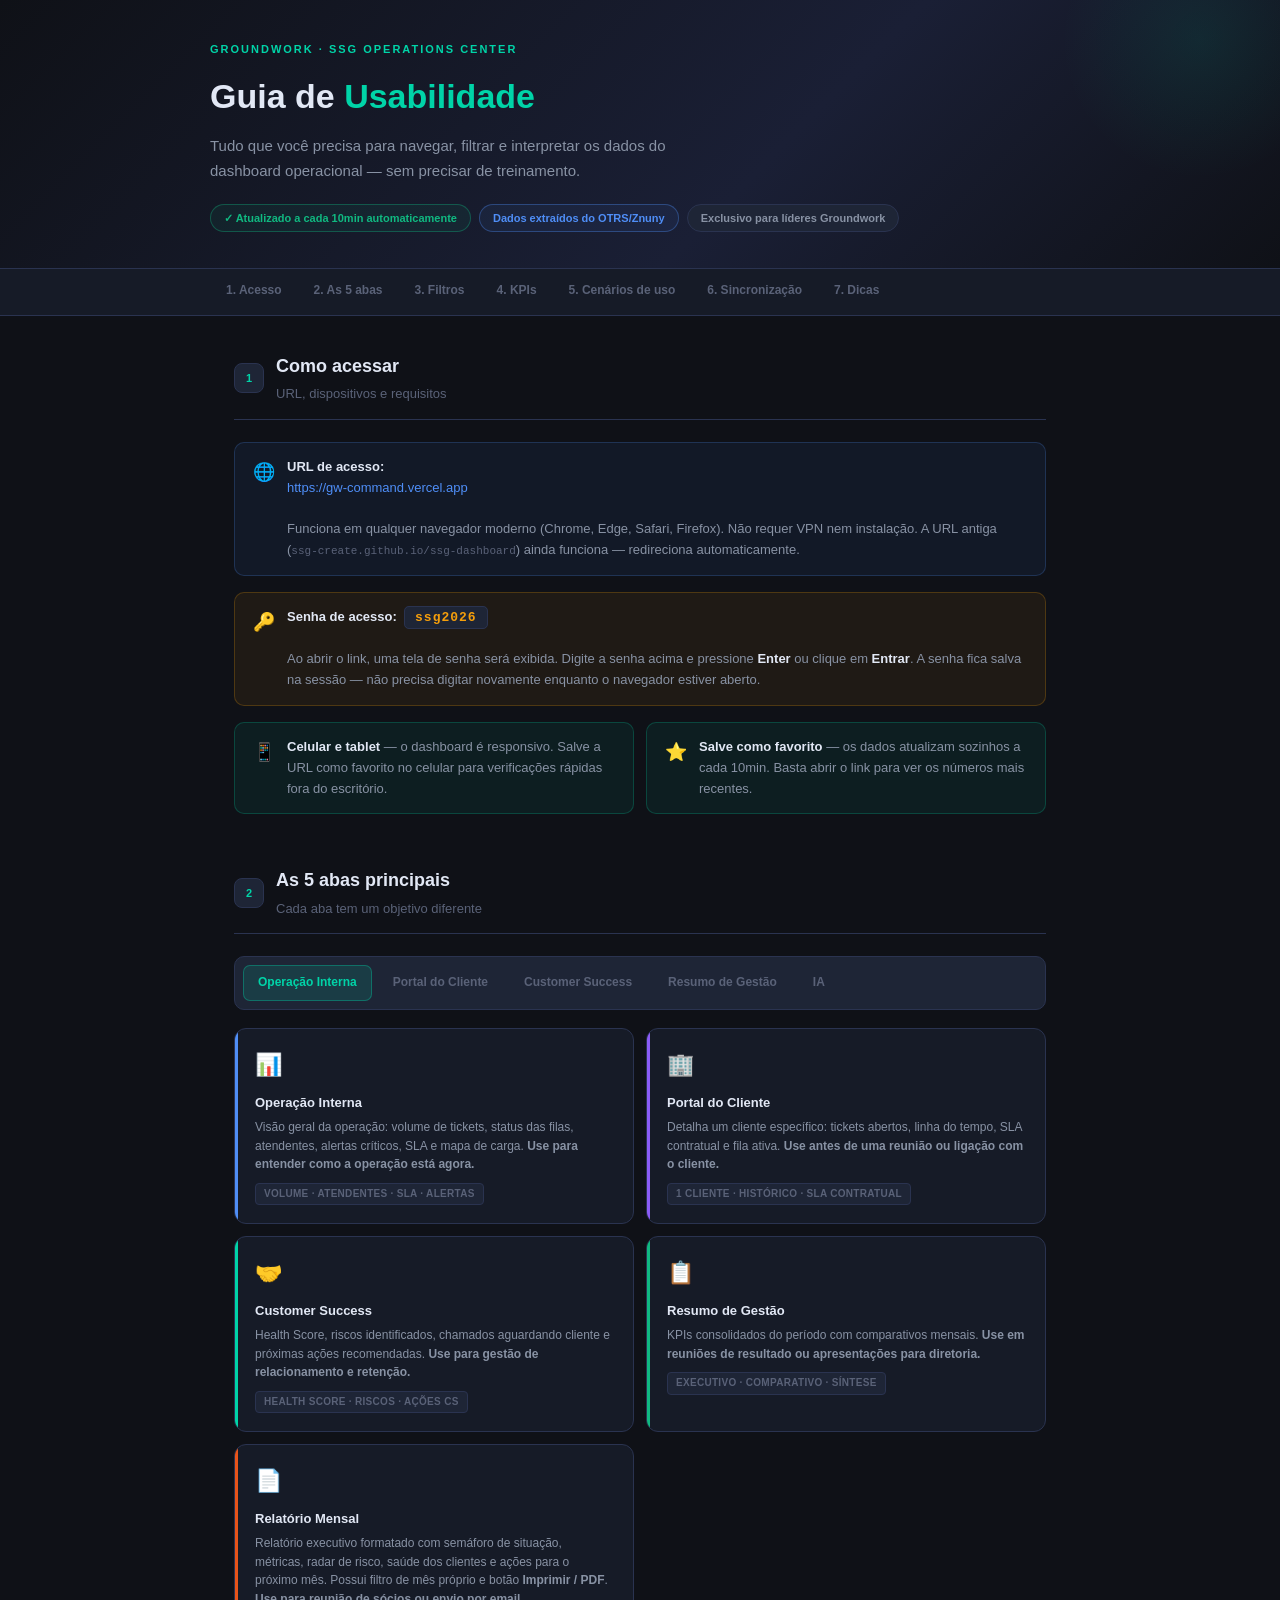
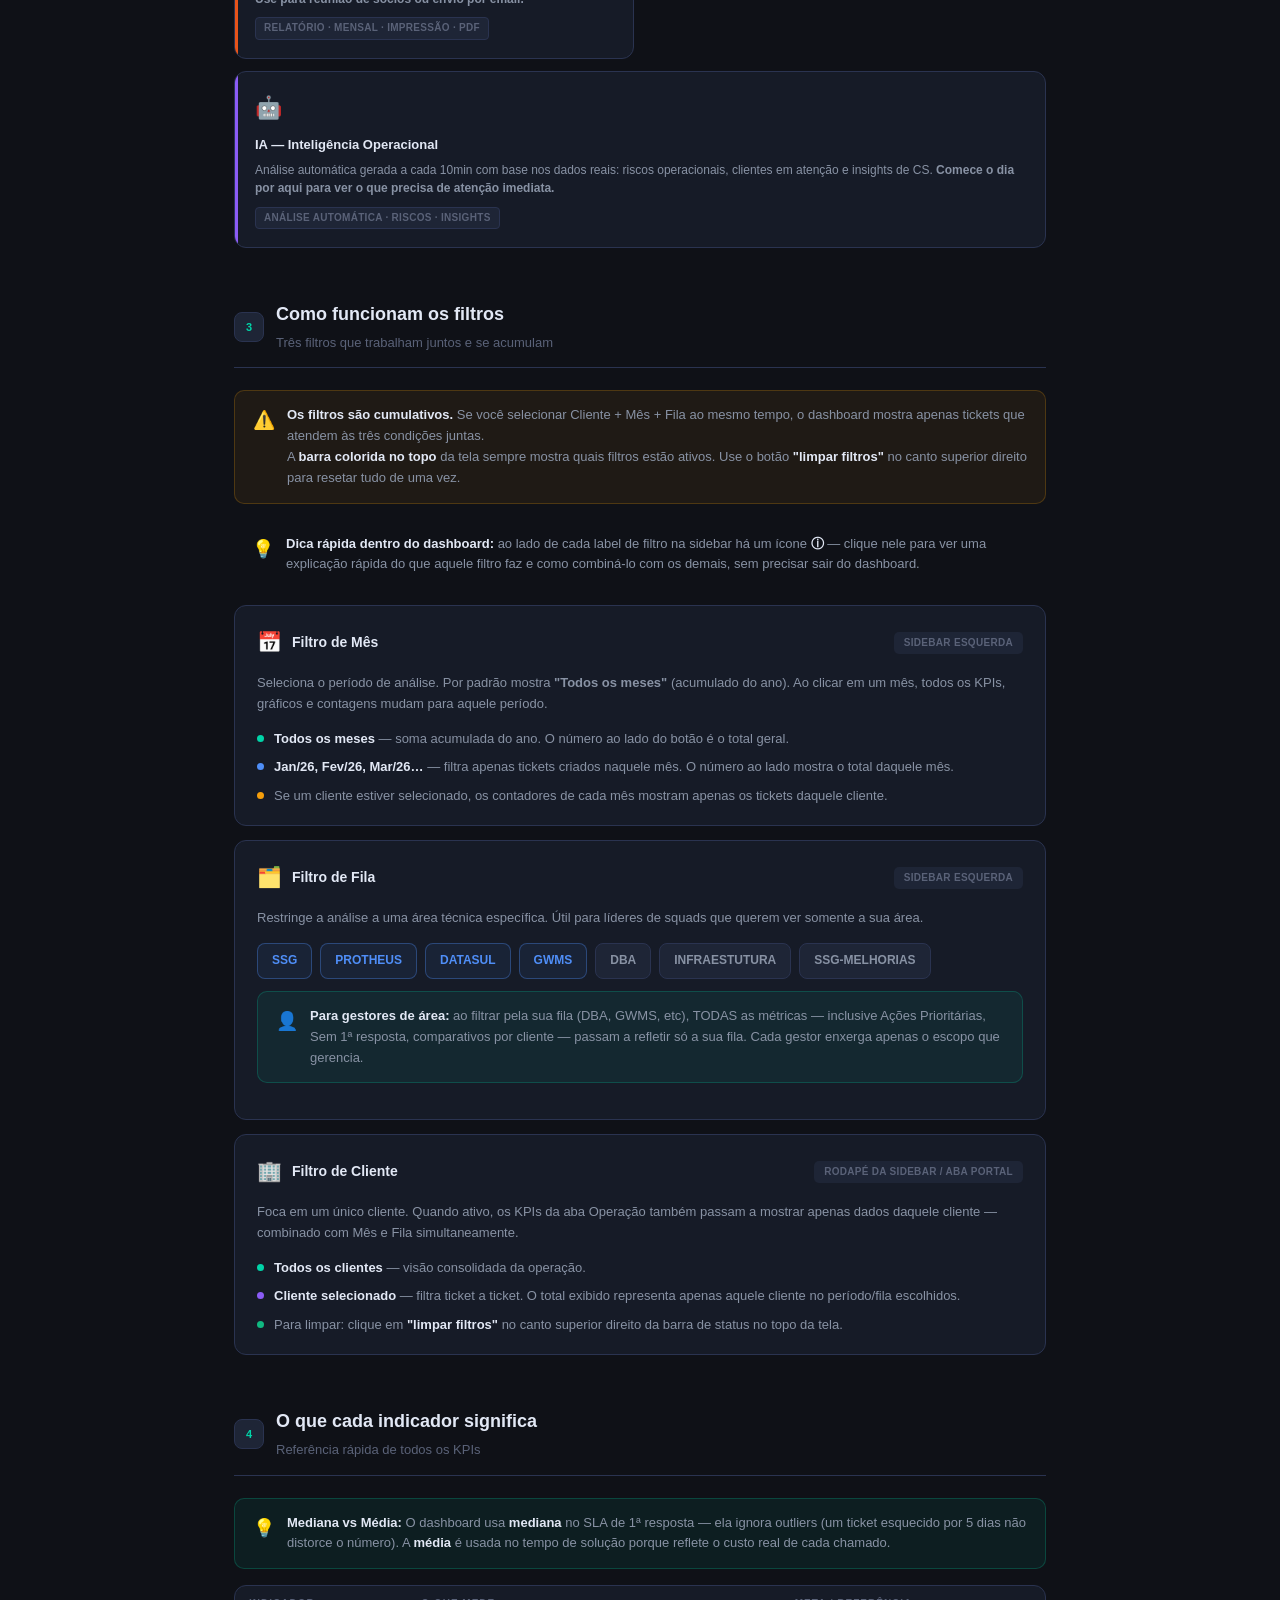
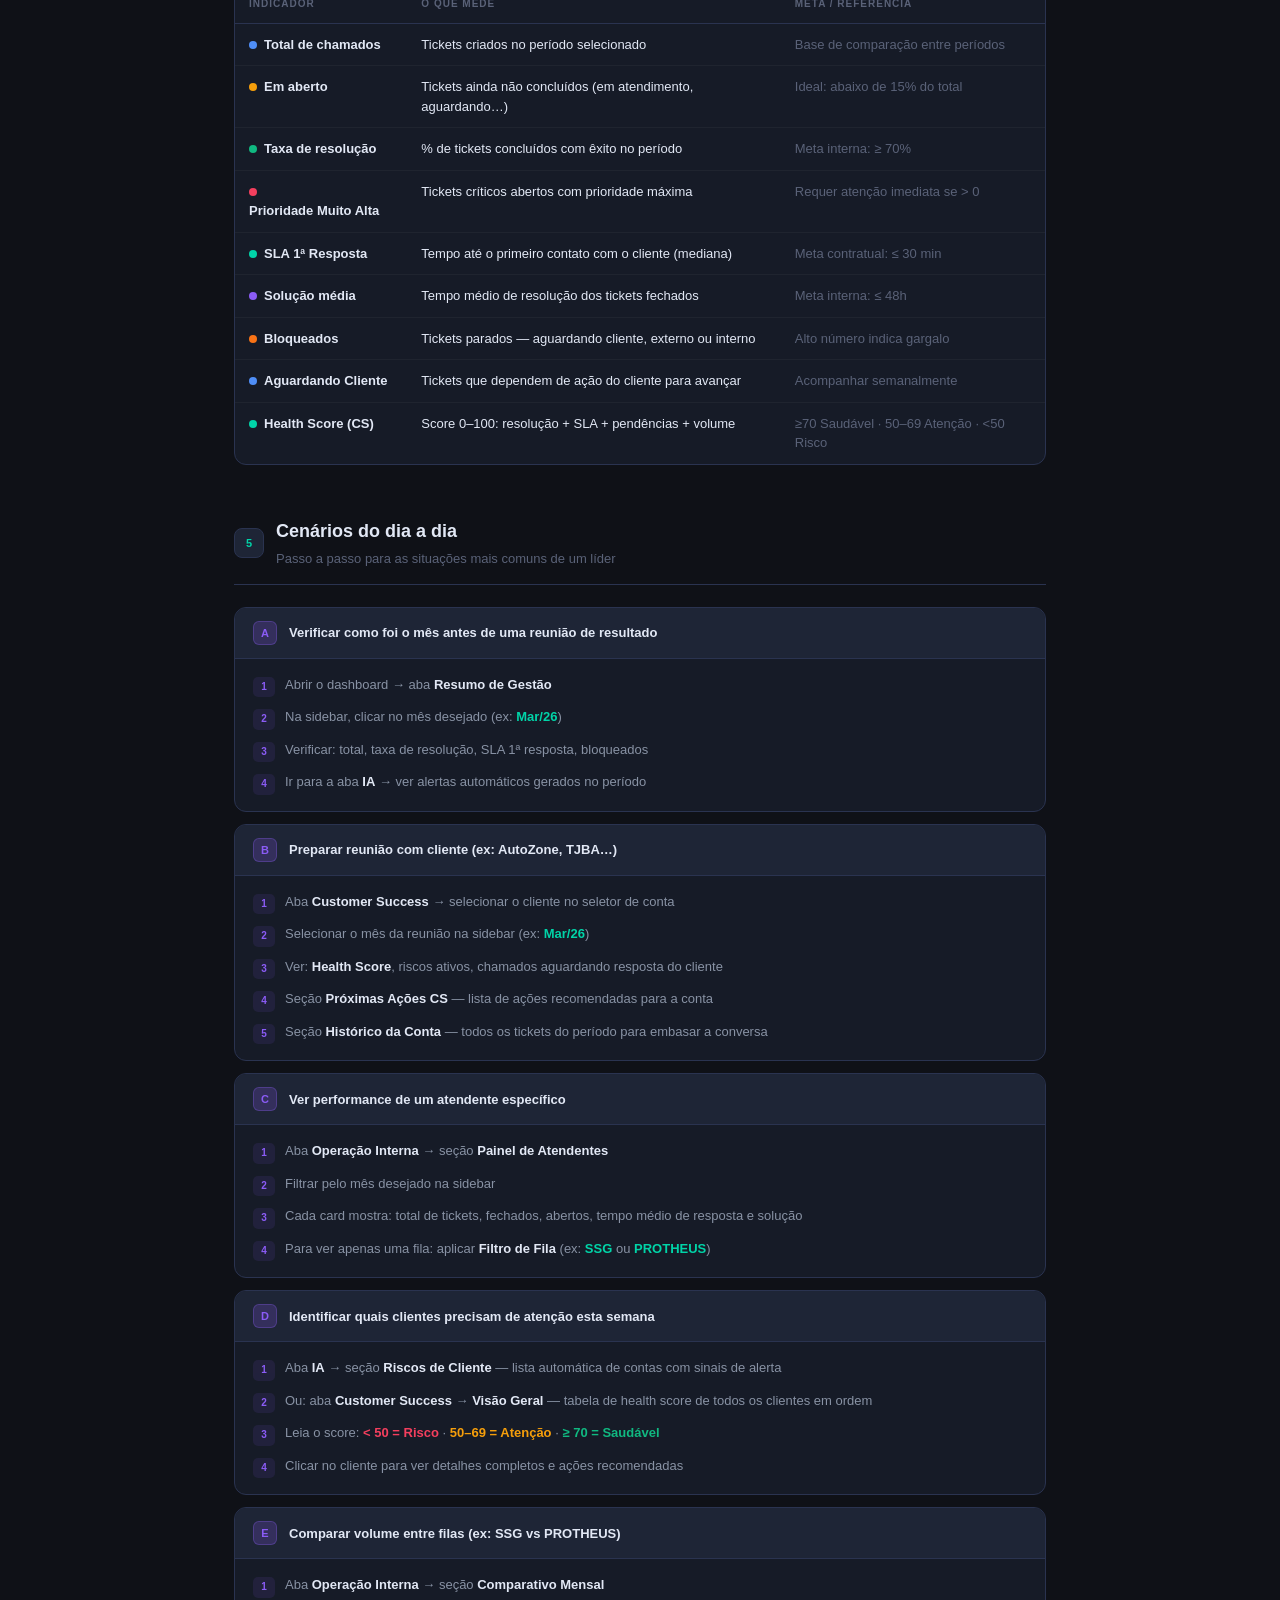
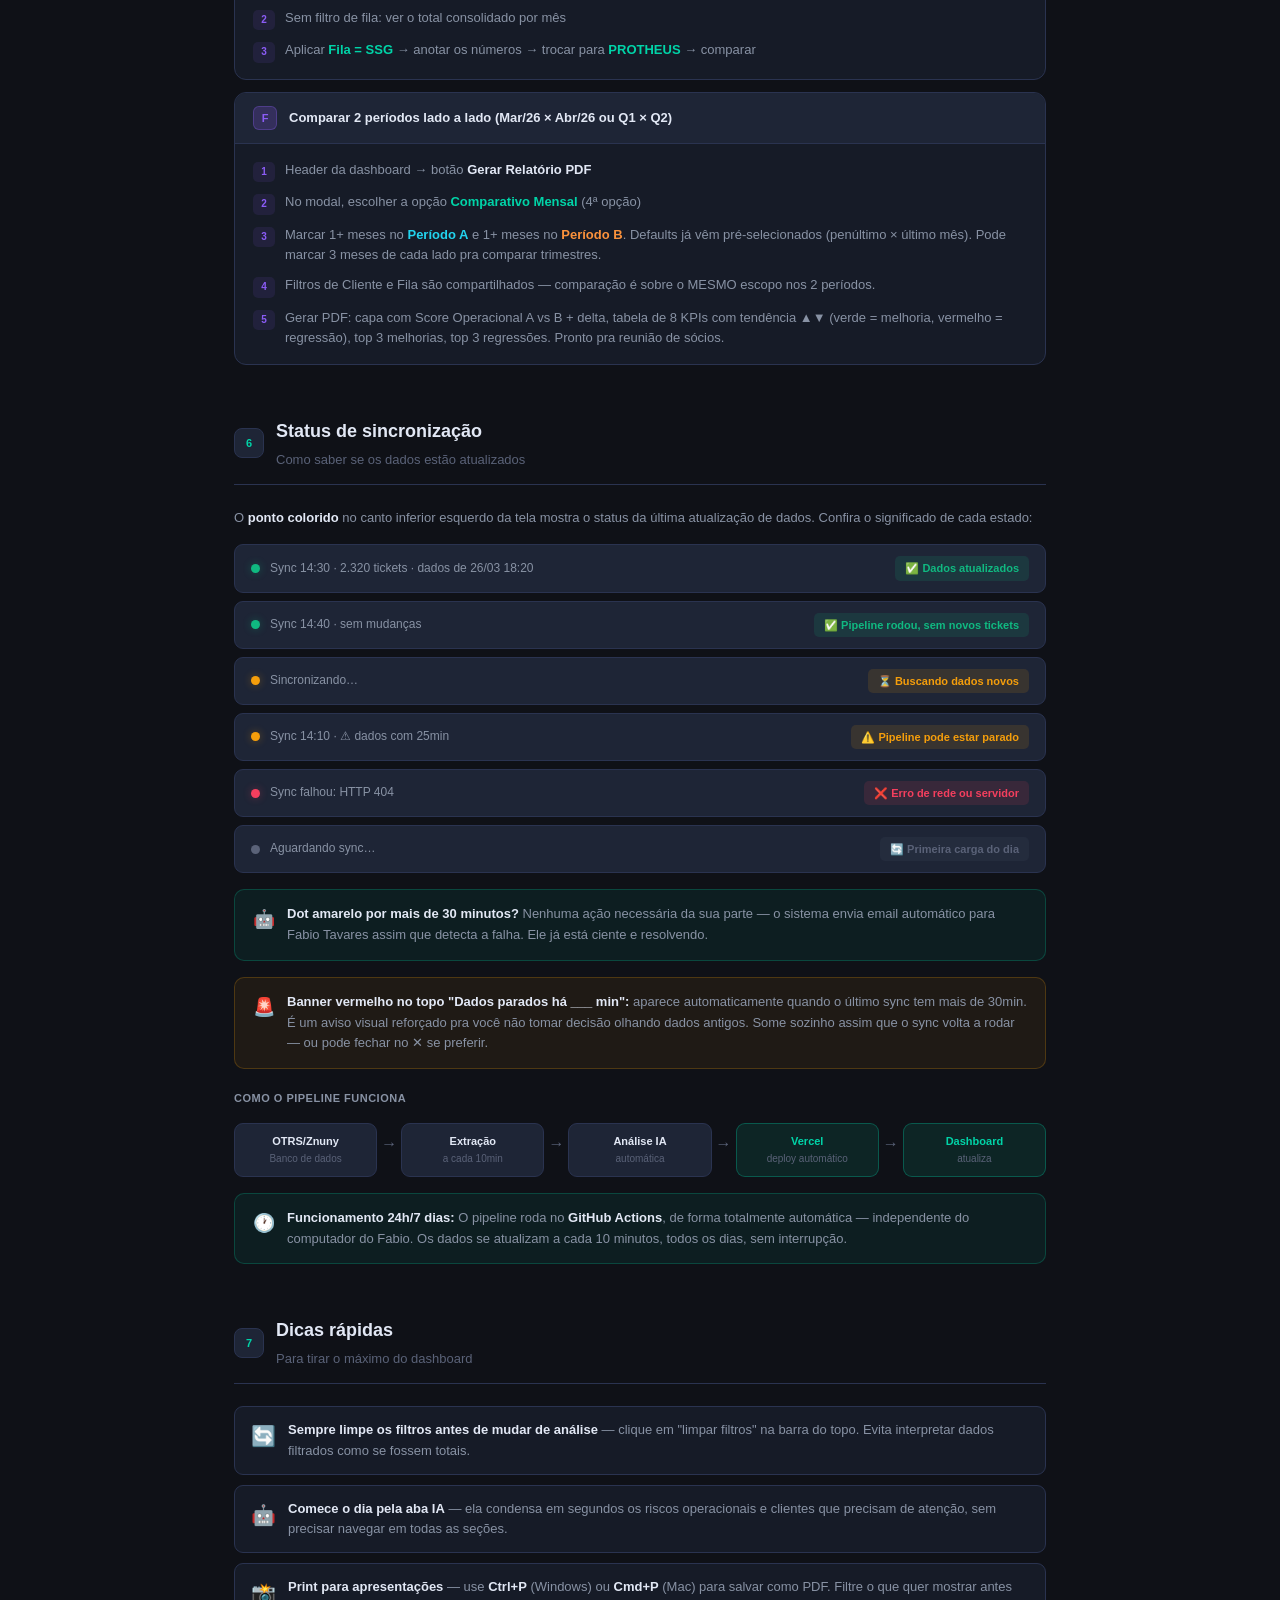
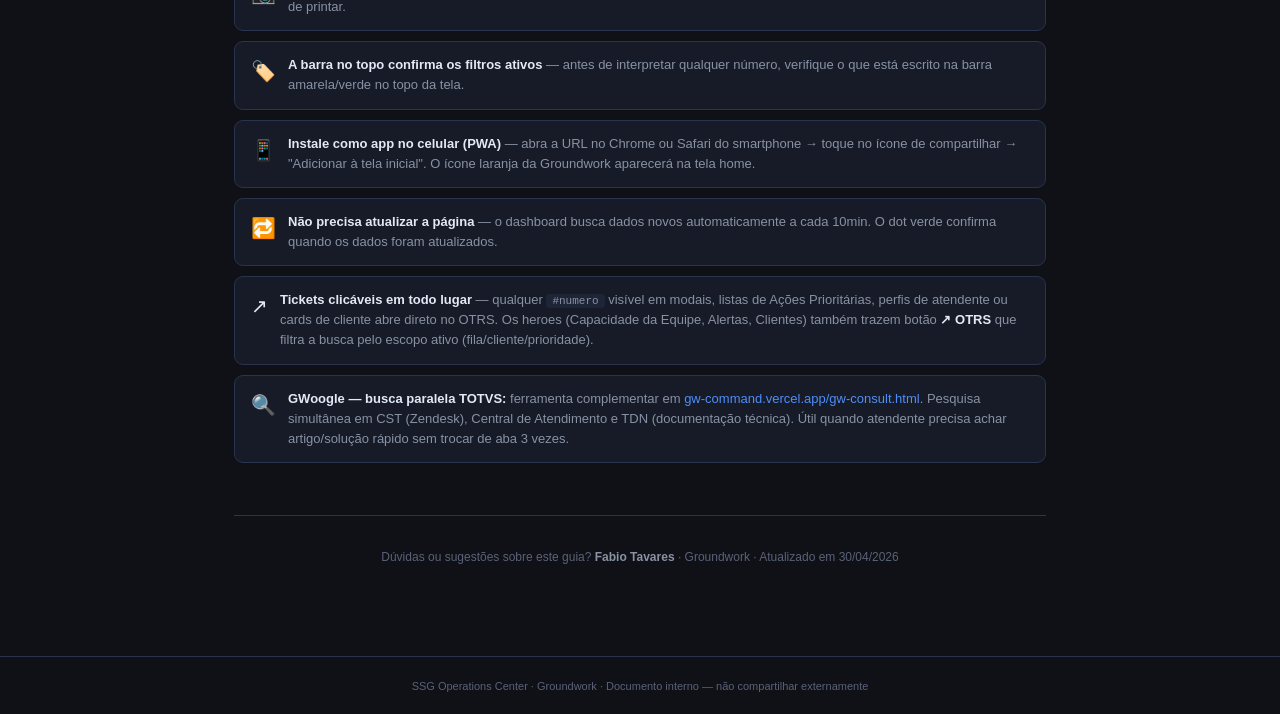
==== guia.html @ 7e4dceb5 "docs: adicionar guia.html atualizado pra acesso publico Migra GUIA_SSG_Dashboard.html da pasta local" ====
<!DOCTYPE html>
<html lang="pt-BR">
<head>
<meta charset="UTF-8">
<meta name="viewport" content="width=device-width, initial-scale=1.0">
<title>Guia de Uso — SSG Operations Center</title>
<style>
:root{
  --bg:#0f1117;--bg2:#161b27;--bg3:#1e2536;--bg4:#242c3d;
  --border:#2a3350;--text:#e2e8f5;--sub:#8892a4;--muted:#5a6278;
  --blue:#4f8ef7;--teal:#00d4a8;--ok:#10b981;--warn:#f59e0b;
  --danger:#f43f5e;--purple:#8b5cf6;--orange:#f97316;
  --radius:12px; --gap:16px;
}
*{box-sizing:border-box;margin:0;padding:0}
body{background:var(--bg);color:var(--text);font-family:-apple-system,BlinkMacSystemFont,'Segoe UI',sans-serif;font-size:15px;line-height:1.65}
a{color:var(--blue);text-decoration:none}
a:hover{text-decoration:underline}

/* ── HOMOLOGATION BANNER ── */
.hom-banner{
  background:repeating-linear-gradient(135deg,rgba(245,158,11,.08) 0px,rgba(245,158,11,.08) 10px,transparent 10px,transparent 20px);
  border-bottom:2px solid var(--warn);
  padding:14px 24px;
  display:flex;align-items:center;gap:14px;flex-wrap:wrap;
}
.hom-icon{font-size:20px;flex-shrink:0}
.hom-text{flex:1;min-width:200px}
.hom-title{font-size:13px;font-weight:800;color:var(--warn);letter-spacing:.5px;text-transform:uppercase}
.hom-desc{font-size:12px;color:var(--sub);margin-top:2px}
.hom-badge{background:rgba(245,158,11,.15);border:1px solid rgba(245,158,11,.4);border-radius:6px;padding:4px 12px;font-size:11px;font-weight:700;color:var(--warn);white-space:nowrap;flex-shrink:0}

/* ── HERO ── */
.hero{
  background:linear-gradient(135deg,#0f1117 0%,#1a1f35 60%,#0f1117 100%);
  border-bottom:1px solid var(--border);
  padding:40px 24px 36px;
  position:relative;overflow:hidden;
}
.hero::after{
  content:'';position:absolute;top:-100px;right:-60px;width:280px;height:280px;border-radius:50%;
  background:radial-gradient(circle,rgba(0,212,168,.09) 0%,transparent 70%);pointer-events:none;
}
.hero-inner{max-width:860px;margin:0 auto;position:relative;z-index:1}
.hero-eye{font-size:11px;font-weight:700;letter-spacing:2px;color:var(--teal);text-transform:uppercase;margin-bottom:10px}
.hero-title{font-size:clamp(24px,5vw,34px);font-weight:800;margin-bottom:10px}
.hero-title span{color:var(--teal)}
.hero-sub{color:var(--sub);font-size:15px;max-width:520px;margin-bottom:20px}
.hero-chips{display:flex;gap:8px;flex-wrap:wrap}
.chip{background:var(--bg3);border:1px solid var(--border);border-radius:20px;padding:4px 13px;font-size:11px;font-weight:600;color:var(--sub)}
.chip.green{border-color:rgba(16,185,129,.35);color:var(--ok);background:rgba(16,185,129,.07)}
.chip.blue{border-color:rgba(79,142,247,.35);color:var(--blue);background:rgba(79,142,247,.07)}

/* ── NAV ÍNDICE ── */
.toc{background:var(--bg2);border-bottom:1px solid var(--border);padding:0 24px;overflow-x:auto;white-space:nowrap}
.toc-inner{max-width:860px;margin:0 auto;display:flex;gap:0}
.toc-a{display:inline-block;padding:12px 16px;font-size:12px;font-weight:600;color:var(--muted);border-bottom:2px solid transparent;transition:all .15s;cursor:pointer;text-decoration:none}
.toc-a:hover{color:var(--text);border-color:var(--teal)}

/* ── LAYOUT ── */
.wrap{max-width:860px;margin:0 auto;padding:36px 24px 80px}

/* ── SECTION ── */
.sec{margin-bottom:52px;scroll-margin-top:56px}
.sec-hdr{display:flex;align-items:center;gap:12px;margin-bottom:22px;padding-bottom:14px;border-bottom:1px solid var(--border)}
.sec-num{width:30px;height:30px;border-radius:8px;background:var(--bg3);border:1px solid var(--border);display:flex;align-items:center;justify-content:center;font-size:11px;font-weight:800;color:var(--teal);flex-shrink:0}
.sec-ttl{font-size:18px;font-weight:700}
.sec-sub{font-size:13px;color:var(--muted);margin-top:2px}

/* ── CALLOUT ── */
.callout{border-radius:10px;padding:14px 18px;margin-bottom:16px;display:flex;gap:12px;align-items:flex-start}
.callout.tip{background:rgba(0,212,168,.07);border:1px solid rgba(0,212,168,.22)}
.callout.warn{background:rgba(245,158,11,.07);border:1px solid rgba(245,158,11,.22)}
.callout.info{background:rgba(79,142,247,.07);border:1px solid rgba(79,142,247,.22)}
.callout.danger{background:rgba(244,63,94,.07);border:1px solid rgba(244,63,94,.22)}
.callout-ico{font-size:18px;flex-shrink:0;padding-top:1px}
.callout-body{font-size:13px;color:var(--sub);line-height:1.6}
.callout-body strong{color:var(--text)}

/* ── GRID ── */
.grid{display:grid;gap:12px}
.g2{grid-template-columns:1fr 1fr}
.g3{grid-template-columns:1fr 1fr 1fr}
@media(max-width:580px){.g2,.g3{grid-template-columns:1fr}}
@media(max-width:760px){.g3{grid-template-columns:1fr 1fr}}

/* ── CARD ── */
.card{background:var(--bg2);border:1px solid var(--border);border-radius:var(--radius);padding:18px 20px;position:relative;overflow:hidden}
.card-bar{position:absolute;top:0;left:0;width:3px;height:100%;border-radius:3px 0 0 3px}
.c-ico{font-size:22px;margin-bottom:8px}
.c-name{font-size:13px;font-weight:700;margin-bottom:5px}
.c-desc{font-size:12px;color:var(--sub);line-height:1.55}
.c-tag{display:inline-block;background:var(--bg3);border:1px solid var(--border);border-radius:4px;padding:2px 8px;font-size:10px;font-weight:600;color:var(--muted);margin-top:9px;letter-spacing:.3px}

/* ── TAB VISUAL ── */
.tabs-vis{display:flex;gap:6px;flex-wrap:wrap;background:var(--bg3);border:1px solid var(--border);border-radius:10px;padding:8px;margin-bottom:18px}
.tab-v{padding:7px 14px;border-radius:7px;font-size:12px;font-weight:700;color:var(--muted);cursor:default;border:1px solid transparent;transition:all .15s}
.tab-v.on{background:rgba(0,212,168,.13);border-color:rgba(0,212,168,.35);color:var(--teal)}

/* ── FILTRO BOX ── */
.fbox{background:var(--bg2);border:1px solid var(--border);border-radius:var(--radius);padding:20px 22px;margin-bottom:14px}
.fbox-hdr{display:flex;align-items:center;gap:10px;margin-bottom:14px}
.fbox-ico{font-size:20px}
.fbox-name{font-size:14px;font-weight:700}
.fbox-where{font-size:10px;font-weight:700;color:var(--muted);background:var(--bg3);border-radius:5px;padding:3px 10px;margin-left:auto;letter-spacing:.3px;text-transform:uppercase}
.fbox-desc{font-size:13px;color:var(--sub);margin-bottom:14px;line-height:1.6}
.flist{display:flex;flex-direction:column;gap:9px}
.fi{display:flex;align-items:flex-start;gap:10px}
.fi-dot{width:7px;height:7px;border-radius:50%;flex-shrink:0;margin-top:6px}
.fi-t{font-size:13px;color:var(--sub);line-height:1.5}
.fi-t strong{color:var(--text)}

/* ── FLOW VISUAL ── */
.flow{display:flex;align-items:center;gap:0;flex-wrap:wrap;margin:16px 0}
.flow-step{display:flex;flex-direction:column;align-items:center;gap:4px;flex:1;min-width:80px}
.flow-box{background:var(--bg3);border:1px solid var(--border);border-radius:9px;padding:10px 14px;text-align:center;width:100%;font-size:11px;font-weight:700;color:var(--text);line-height:1.4}
.flow-box span{display:block;font-size:10px;color:var(--muted);font-weight:400;margin-top:2px}
.flow-box.hi{background:rgba(0,212,168,.1);border-color:rgba(0,212,168,.3);color:var(--teal)}
.flow-arrow{color:var(--muted);font-size:16px;padding:0 4px;flex-shrink:0;margin-top:-12px}
@media(max-width:500px){.flow{flex-direction:column;align-items:flex-start}.flow-arrow{transform:rotate(90deg);margin:0 auto}}

/* ── KPI TABLE ── */
.ktbl{width:100%;border-collapse:collapse}
.ktbl th{text-align:left;font-size:10px;font-weight:700;letter-spacing:1px;text-transform:uppercase;color:var(--muted);padding:10px 14px;border-bottom:1px solid var(--border)}
.ktbl td{padding:11px 14px;border-bottom:1px solid rgba(255,255,255,.04);font-size:13px;vertical-align:top;line-height:1.5}
.ktbl tr:last-child td{border-bottom:none}
.ktbl tr:hover td{background:rgba(255,255,255,.02)}
.kn{font-weight:700;color:var(--text);white-space:nowrap}
.kdot{display:inline-block;width:8px;height:8px;border-radius:50%;margin-right:7px;flex-shrink:0}
.kmeta{font-size:11px;color:var(--muted)}

/* ── SCENARIO ── */
.scene{background:var(--bg2);border:1px solid var(--border);border-radius:var(--radius);overflow:hidden;margin-bottom:12px}
.scene-hdr{display:flex;align-items:center;gap:12px;padding:13px 18px;background:var(--bg3);border-bottom:1px solid var(--border)}
.scene-letter{width:24px;height:24px;border-radius:6px;background:rgba(139,92,246,.2);border:1px solid rgba(139,92,246,.3);display:flex;align-items:center;justify-content:center;font-size:11px;font-weight:800;color:var(--purple);flex-shrink:0}
.scene-title{font-size:13px;font-weight:700}
.scene-body{padding:16px 18px}
.steps{display:flex;flex-direction:column;gap:10px}
.step{display:flex;gap:10px;align-items:flex-start}
.step-n{font-size:10px;font-weight:800;color:var(--purple);background:rgba(139,92,246,.1);border-radius:5px;padding:2px 7px;flex-shrink:0;margin-top:2px;min-width:22px;text-align:center}
.step-t{font-size:13px;color:var(--sub);line-height:1.55}
.step-t strong{color:var(--text)}
.step-t .hl{color:var(--teal);font-weight:700}

/* ── SYNC DEMO ── */
.sync-list{display:flex;flex-direction:column;gap:8px;margin-top:14px}
.sync-row{display:flex;align-items:center;gap:10px;background:var(--bg3);border:1px solid var(--border);border-radius:9px;padding:11px 16px;flex-wrap:wrap;gap:10px}
.sdot{width:9px;height:9px;border-radius:50%;flex-shrink:0}
.sdot.g{background:#10b981;box-shadow:0 0 8px #10b98155}
.sdot.y{background:#f59e0b;box-shadow:0 0 8px #f59e0b55}
.sdot.r{background:#f43f5e;box-shadow:0 0 8px #f43f5e55}
.sdot.gr{background:#5a6278}
.slbl{font-size:12px;color:var(--sub);flex:1;min-width:160px}
.smeaning{font-size:11px;font-weight:700;padding:3px 10px;border-radius:5px;white-space:nowrap}
.sm-ok{background:rgba(16,185,129,.12);color:var(--ok)}
.sm-warn{background:rgba(245,158,11,.12);color:var(--warn)}
.sm-danger{background:rgba(244,63,94,.12);color:var(--danger)}
.sm-muted{background:var(--bg4);color:var(--muted)}

/* ── QUEUES ── */
.queue-grid{display:flex;flex-wrap:wrap;gap:8px;margin-top:12px}
.q{background:var(--bg3);border:1px solid var(--border);border-radius:8px;padding:7px 14px;font-size:12px;font-weight:700;color:var(--sub)}
.q.hi{border-color:rgba(79,142,247,.35);color:var(--blue);background:rgba(79,142,247,.07)}

/* ── DICA RÁPIDA ── */
.tip-list{display:flex;flex-direction:column;gap:10px}
.tip-row{display:flex;gap:12px;align-items:flex-start;background:var(--bg2);border:1px solid var(--border);border-radius:9px;padding:13px 16px}
.tip-ico{font-size:20px;flex-shrink:0}
.tip-txt{font-size:13px;color:var(--sub);line-height:1.55}
.tip-txt strong{color:var(--text)}

/* ── FOOTER ── */
footer{border-top:1px solid var(--border);padding:20px 24px;text-align:center;color:var(--muted);font-size:11px}
hr{border:none;border-top:1px solid var(--border);margin:32px 0}

/* PRINT */
@media print{
  .hom-banner{-webkit-print-color-adjust:exact;print-color-adjust:exact}
  .toc{display:none}
  body{background:#fff;color:#000}
}
</style>
</head>
<body>

<!-- HERO -->
<div class="hero">
  <div class="hero-inner">
    <div class="hero-eye">Groundwork · SSG Operations Center</div>
    <h1 class="hero-title">Guia de <span>Usabilidade</span></h1>
    <p class="hero-sub">Tudo que você precisa para navegar, filtrar e interpretar os dados do dashboard operacional — sem precisar de treinamento.</p>
    <div class="hero-chips">
      <span class="chip green">✓ Atualizado a cada 10min automaticamente</span>
      <span class="chip blue">Dados extraídos do OTRS/Znuny</span>
      <span class="chip">Exclusivo para líderes Groundwork</span>
    </div>
  </div>
</div>

<!-- ÍNDICE -->
<div class="toc">
  <div class="toc-inner">
    <a href="#acesso" class="toc-a">1. Acesso</a>
    <a href="#abas" class="toc-a">2. As 5 abas</a>
    <a href="#filtros" class="toc-a">3. Filtros</a>
    <a href="#kpis" class="toc-a">4. KPIs</a>
    <a href="#cenarios" class="toc-a">5. Cenários de uso</a>
    <a href="#sync" class="toc-a">6. Sincronização</a>
    <a href="#dicas" class="toc-a">7. Dicas</a>
  </div>
</div>

<div class="wrap">

<!-- ──────────────────────────────────────────
     1. ACESSO
────────────────────────────────────────── -->
<div class="sec" id="acesso">
  <div class="sec-hdr">
    <div class="sec-num">1</div>
    <div><div class="sec-ttl">Como acessar</div><div class="sec-sub">URL, dispositivos e requisitos</div></div>
  </div>

  <div class="callout info">
    <div class="callout-ico">🌐</div>
    <div class="callout-body">
      <strong>URL de acesso:</strong><br>
      <a href="https://gw-command.vercel.app" target="_blank">https://gw-command.vercel.app</a><br><br>
      Funciona em qualquer navegador moderno (Chrome, Edge, Safari, Firefox). Não requer VPN nem instalação. A URL antiga (<code style="font-size:11px;color:var(--muted)">ssg-create.github.io/ssg-dashboard</code>) ainda funciona — redireciona automaticamente.
    </div>
  </div>

  <div class="callout warn">
    <div class="callout-ico">🔑</div>
    <div class="callout-body">
      <strong>Senha de acesso:</strong> &nbsp;<code style="background:var(--bg3);border:1px solid var(--border);border-radius:5px;padding:3px 10px;font-size:13px;font-weight:700;color:var(--warn);letter-spacing:1px">ssg2026</code><br><br>
      Ao abrir o link, uma tela de senha será exibida. Digite a senha acima e pressione <strong>Enter</strong> ou clique em <strong>Entrar</strong>. A senha fica salva na sessão — não precisa digitar novamente enquanto o navegador estiver aberto.
    </div>
  </div>

  <div class="grid g2">
    <div class="callout tip" style="margin:0">
      <div class="callout-ico">📱</div>
      <div class="callout-body"><strong>Celular e tablet</strong> — o dashboard é responsivo. Salve a URL como favorito no celular para verificações rápidas fora do escritório.</div>
    </div>
    <div class="callout tip" style="margin:0">
      <div class="callout-ico">⭐</div>
      <div class="callout-body"><strong>Salve como favorito</strong> — os dados atualizam sozinhos a cada 10min. Basta abrir o link para ver os números mais recentes.</div>
    </div>
  </div>
</div>

<!-- ──────────────────────────────────────────
     2. AS 5 ABAS
────────────────────────────────────────── -->
<div class="sec" id="abas">
  <div class="sec-hdr">
    <div class="sec-num">2</div>
    <div><div class="sec-ttl">As 5 abas principais</div><div class="sec-sub">Cada aba tem um objetivo diferente</div></div>
  </div>

  <div class="tabs-vis">
    <div class="tab-v on">Operação Interna</div>
    <div class="tab-v">Portal do Cliente</div>
    <div class="tab-v">Customer Success</div>
    <div class="tab-v">Resumo de Gestão</div>
    <div class="tab-v">IA</div>
  </div>

  <div class="grid g2" style="margin-bottom:12px">
    <div class="card">
      <div class="card-bar" style="background:var(--blue)"></div>
      <div class="c-ico">📊</div>
      <div class="c-name">Operação Interna</div>
      <div class="c-desc">Visão geral da operação: volume de tickets, status das filas, atendentes, alertas críticos, SLA e mapa de carga. <strong>Use para entender como a operação está agora.</strong></div>
      <div class="c-tag">VOLUME · ATENDENTES · SLA · ALERTAS</div>
    </div>
    <div class="card">
      <div class="card-bar" style="background:var(--purple)"></div>
      <div class="c-ico">🏢</div>
      <div class="c-name">Portal do Cliente</div>
      <div class="c-desc">Detalha um cliente específico: tickets abertos, linha do tempo, SLA contratual e fila ativa. <strong>Use antes de uma reunião ou ligação com o cliente.</strong></div>
      <div class="c-tag">1 CLIENTE · HISTÓRICO · SLA CONTRATUAL</div>
    </div>
    <div class="card">
      <div class="card-bar" style="background:var(--teal)"></div>
      <div class="c-ico">🤝</div>
      <div class="c-name">Customer Success</div>
      <div class="c-desc">Health Score, riscos identificados, chamados aguardando cliente e próximas ações recomendadas. <strong>Use para gestão de relacionamento e retenção.</strong></div>
      <div class="c-tag">HEALTH SCORE · RISCOS · AÇÕES CS</div>
    </div>
    <div class="card">
      <div class="card-bar" style="background:var(--ok)"></div>
      <div class="c-ico">📋</div>
      <div class="c-name">Resumo de Gestão</div>
      <div class="c-desc">KPIs consolidados do período com comparativos mensais. <strong>Use em reuniões de resultado ou apresentações para diretoria.</strong></div>
      <div class="c-tag">EXECUTIVO · COMPARATIVO · SÍNTESE</div>
    </div>
    <div class="card">
      <div class="card-bar" style="background:#E8541A"></div>
      <div class="c-ico">📄</div>
      <div class="c-name">Relatório Mensal</div>
      <div class="c-desc">Relatório executivo formatado com semáforo de situação, métricas, radar de risco, saúde dos clientes e ações para o próximo mês. Possui filtro de mês próprio e botão <strong>Imprimir / PDF</strong>. <strong>Use para reunião de sócios ou envio por email.</strong></div>
      <div class="c-tag">RELATÓRIO · MENSAL · IMPRESSÃO · PDF</div>
    </div>
  </div>

  <div class="card">
    <div class="card-bar" style="background:var(--purple)"></div>
    <div class="c-ico">🤖</div>
    <div class="c-name">IA — Inteligência Operacional</div>
    <div class="c-desc">Análise automática gerada a cada 10min com base nos dados reais: riscos operacionais, clientes em atenção e insights de CS. <strong>Comece o dia por aqui para ver o que precisa de atenção imediata.</strong></div>
    <div class="c-tag">ANÁLISE AUTOMÁTICA · RISCOS · INSIGHTS</div>
  </div>
</div>

<!-- ──────────────────────────────────────────
     3. FILTROS
────────────────────────────────────────── -->
<div class="sec" id="filtros">
  <div class="sec-hdr">
    <div class="sec-num">3</div>
    <div><div class="sec-ttl">Como funcionam os filtros</div><div class="sec-sub">Três filtros que trabalham juntos e se acumulam</div></div>
  </div>

  <div class="callout warn">
    <div class="callout-ico">⚠️</div>
    <div class="callout-body">
      <strong>Os filtros são cumulativos.</strong> Se você selecionar Cliente + Mês + Fila ao mesmo tempo, o dashboard mostra apenas tickets que atendem às três condições juntas.<br>
      A <strong>barra colorida no topo</strong> da tela sempre mostra quais filtros estão ativos. Use o botão <strong>"limpar filtros"</strong> no canto superior direito para resetar tudo de uma vez.
    </div>
  </div>

  <div class="callout ok" style="margin-top:12px">
    <div class="callout-ico">💡</div>
    <div class="callout-body">
      <strong>Dica rápida dentro do dashboard:</strong> ao lado de cada label de filtro na sidebar há um ícone <strong>ⓘ</strong> — clique nele para ver uma explicação rápida do que aquele filtro faz e como combiná-lo com os demais, sem precisar sair do dashboard.
    </div>
  </div>

  <!-- FILTRO MÊS -->
  <div class="fbox">
    <div class="fbox-hdr">
      <div class="fbox-ico">📅</div>
      <div class="fbox-name">Filtro de Mês</div>
      <div class="fbox-where">Sidebar esquerda</div>
    </div>
    <div class="fbox-desc">Seleciona o período de análise. Por padrão mostra <strong>"Todos os meses"</strong> (acumulado do ano). Ao clicar em um mês, todos os KPIs, gráficos e contagens mudam para aquele período.</div>
    <div class="flist">
      <div class="fi"><div class="fi-dot" style="background:var(--teal)"></div><div class="fi-t"><strong>Todos os meses</strong> — soma acumulada do ano. O número ao lado do botão é o total geral.</div></div>
      <div class="fi"><div class="fi-dot" style="background:var(--blue)"></div><div class="fi-t"><strong>Jan/26, Fev/26, Mar/26…</strong> — filtra apenas tickets criados naquele mês. O número ao lado mostra o total daquele mês.</div></div>
      <div class="fi"><div class="fi-dot" style="background:var(--warn)"></div><div class="fi-t">Se um cliente estiver selecionado, os contadores de cada mês mostram apenas os tickets daquele cliente.</div></div>
    </div>
  </div>

  <!-- FILTRO FILA -->
  <div class="fbox">
    <div class="fbox-hdr">
      <div class="fbox-ico">🗂️</div>
      <div class="fbox-name">Filtro de Fila</div>
      <div class="fbox-where">Sidebar esquerda</div>
    </div>
    <div class="fbox-desc">Restringe a análise a uma área técnica específica. Útil para líderes de squads que querem ver somente a sua área.</div>
    <div class="queue-grid">
      <span class="q hi">SSG</span>
      <span class="q hi">PROTHEUS</span>
      <span class="q hi">DATASUL</span>
      <span class="q hi">GWMS</span>
      <span class="q">DBA</span>
      <span class="q">INFRAESTUTURA</span>
      <span class="q">SSG-MELHORIAS</span>
    </div>
    <div class="callout tip" style="margin-top:12px">
      <div class="callout-ico">👤</div>
      <div class="callout-body"><strong>Para gestores de área:</strong> ao filtrar pela sua fila (DBA, GWMS, etc), TODAS as métricas — inclusive Ações Prioritárias, Sem 1ª resposta, comparativos por cliente — passam a refletir só a sua fila. Cada gestor enxerga apenas o escopo que gerencia.</div>
    </div>
  </div>

  <!-- FILTRO CLIENTE -->
  <div class="fbox">
    <div class="fbox-hdr">
      <div class="fbox-ico">🏢</div>
      <div class="fbox-name">Filtro de Cliente</div>
      <div class="fbox-where">Rodapé da sidebar / aba Portal</div>
    </div>
    <div class="fbox-desc">Foca em um único cliente. Quando ativo, os KPIs da aba Operação também passam a mostrar apenas dados daquele cliente — combinado com Mês e Fila simultaneamente.</div>
    <div class="flist">
      <div class="fi"><div class="fi-dot" style="background:var(--teal)"></div><div class="fi-t"><strong>Todos os clientes</strong> — visão consolidada da operação.</div></div>
      <div class="fi"><div class="fi-dot" style="background:var(--purple)"></div><div class="fi-t"><strong>Cliente selecionado</strong> — filtra ticket a ticket. O total exibido representa apenas aquele cliente no período/fila escolhidos.</div></div>
      <div class="fi"><div class="fi-dot" style="background:var(--ok)"></div><div class="fi-t">Para limpar: clique em <strong>"limpar filtros"</strong> no canto superior direito da barra de status no topo da tela.</div></div>
    </div>
  </div>
</div>

<!-- ──────────────────────────────────────────
     4. KPIs
────────────────────────────────────────── -->
<div class="sec" id="kpis">
  <div class="sec-hdr">
    <div class="sec-num">4</div>
    <div><div class="sec-ttl">O que cada indicador significa</div><div class="sec-sub">Referência rápida de todos os KPIs</div></div>
  </div>

  <div class="callout tip">
    <div class="callout-ico">💡</div>
    <div class="callout-body"><strong>Mediana vs Média:</strong> O dashboard usa <strong>mediana</strong> no SLA de 1ª resposta — ela ignora outliers (um ticket esquecido por 5 dias não distorce o número). A <strong>média</strong> é usada no tempo de solução porque reflete o custo real de cada chamado.</div>
  </div>

  <div style="background:var(--bg2);border:1px solid var(--border);border-radius:var(--radius);overflow:hidden">
    <table class="ktbl">
      <thead><tr><th>Indicador</th><th>O que mede</th><th>Meta / Referência</th></tr></thead>
      <tbody>
        <tr>
          <td><span class="kdot" style="background:var(--blue)"></span><span class="kn">Total de chamados</span></td>
          <td>Tickets criados no período selecionado</td>
          <td class="kmeta">Base de comparação entre períodos</td>
        </tr>
        <tr>
          <td><span class="kdot" style="background:var(--warn)"></span><span class="kn">Em aberto</span></td>
          <td>Tickets ainda não concluídos (em atendimento, aguardando…)</td>
          <td class="kmeta">Ideal: abaixo de 15% do total</td>
        </tr>
        <tr>
          <td><span class="kdot" style="background:var(--ok)"></span><span class="kn">Taxa de resolução</span></td>
          <td>% de tickets concluídos com êxito no período</td>
          <td class="kmeta">Meta interna: ≥ 70%</td>
        </tr>
        <tr>
          <td><span class="kdot" style="background:var(--danger)"></span><span class="kn">Prioridade Muito Alta</span></td>
          <td>Tickets críticos abertos com prioridade máxima</td>
          <td class="kmeta">Requer atenção imediata se &gt; 0</td>
        </tr>
        <tr>
          <td><span class="kdot" style="background:var(--teal)"></span><span class="kn">SLA 1ª Resposta</span></td>
          <td>Tempo até o primeiro contato com o cliente (mediana)</td>
          <td class="kmeta">Meta contratual: ≤ 30 min</td>
        </tr>
        <tr>
          <td><span class="kdot" style="background:var(--purple)"></span><span class="kn">Solução média</span></td>
          <td>Tempo médio de resolução dos tickets fechados</td>
          <td class="kmeta">Meta interna: ≤ 48h</td>
        </tr>
        <tr>
          <td><span class="kdot" style="background:var(--orange)"></span><span class="kn">Bloqueados</span></td>
          <td>Tickets parados — aguardando cliente, externo ou interno</td>
          <td class="kmeta">Alto número indica gargalo</td>
        </tr>
        <tr>
          <td><span class="kdot" style="background:var(--blue)"></span><span class="kn">Aguardando Cliente</span></td>
          <td>Tickets que dependem de ação do cliente para avançar</td>
          <td class="kmeta">Acompanhar semanalmente</td>
        </tr>
        <tr>
          <td><span class="kdot" style="background:var(--teal)"></span><span class="kn">Health Score (CS)</span></td>
          <td>Score 0–100: resolução + SLA + pendências + volume</td>
          <td class="kmeta">≥70 Saudável · 50–69 Atenção · &lt;50 Risco</td>
        </tr>
      </tbody>
    </table>
  </div>
</div>

<!-- ──────────────────────────────────────────
     5. CENÁRIOS DE USO
────────────────────────────────────────── -->
<div class="sec" id="cenarios">
  <div class="sec-hdr">
    <div class="sec-num">5</div>
    <div><div class="sec-ttl">Cenários do dia a dia</div><div class="sec-sub">Passo a passo para as situações mais comuns de um líder</div></div>
  </div>

  <div class="scene">
    <div class="scene-hdr">
      <div class="scene-letter">A</div>
      <div class="scene-title">Verificar como foi o mês antes de uma reunião de resultado</div>
    </div>
    <div class="scene-body">
      <div class="steps">
        <div class="step"><div class="step-n">1</div><div class="step-t">Abrir o dashboard → aba <strong>Resumo de Gestão</strong></div></div>
        <div class="step"><div class="step-n">2</div><div class="step-t">Na sidebar, clicar no mês desejado (ex: <strong class="hl">Mar/26</strong>)</div></div>
        <div class="step"><div class="step-n">3</div><div class="step-t">Verificar: total, taxa de resolução, SLA 1ª resposta, bloqueados</div></div>
        <div class="step"><div class="step-n">4</div><div class="step-t">Ir para a aba <strong>IA</strong> → ver alertas automáticos gerados no período</div></div>
      </div>
    </div>
  </div>

  <div class="scene">
    <div class="scene-hdr">
      <div class="scene-letter">B</div>
      <div class="scene-title">Preparar reunião com cliente (ex: AutoZone, TJBA…)</div>
    </div>
    <div class="scene-body">
      <div class="steps">
        <div class="step"><div class="step-n">1</div><div class="step-t">Aba <strong>Customer Success</strong> → selecionar o cliente no seletor de conta</div></div>
        <div class="step"><div class="step-n">2</div><div class="step-t">Selecionar o mês da reunião na sidebar (ex: <strong class="hl">Mar/26</strong>)</div></div>
        <div class="step"><div class="step-n">3</div><div class="step-t">Ver: <strong>Health Score</strong>, riscos ativos, chamados aguardando resposta do cliente</div></div>
        <div class="step"><div class="step-n">4</div><div class="step-t">Seção <strong>Próximas Ações CS</strong> — lista de ações recomendadas para a conta</div></div>
        <div class="step"><div class="step-n">5</div><div class="step-t">Seção <strong>Histórico da Conta</strong> — todos os tickets do período para embasar a conversa</div></div>
      </div>
    </div>
  </div>

  <div class="scene">
    <div class="scene-hdr">
      <div class="scene-letter">C</div>
      <div class="scene-title">Ver performance de um atendente específico</div>
    </div>
    <div class="scene-body">
      <div class="steps">
        <div class="step"><div class="step-n">1</div><div class="step-t">Aba <strong>Operação Interna</strong> → seção <strong>Painel de Atendentes</strong></div></div>
        <div class="step"><div class="step-n">2</div><div class="step-t">Filtrar pelo mês desejado na sidebar</div></div>
        <div class="step"><div class="step-n">3</div><div class="step-t">Cada card mostra: total de tickets, fechados, abertos, tempo médio de resposta e solução</div></div>
        <div class="step"><div class="step-n">4</div><div class="step-t">Para ver apenas uma fila: aplicar <strong>Filtro de Fila</strong> (ex: <span class="hl">SSG</span> ou <span class="hl">PROTHEUS</span>)</div></div>
      </div>
    </div>
  </div>

  <div class="scene">
    <div class="scene-hdr">
      <div class="scene-letter">D</div>
      <div class="scene-title">Identificar quais clientes precisam de atenção esta semana</div>
    </div>
    <div class="scene-body">
      <div class="steps">
        <div class="step"><div class="step-n">1</div><div class="step-t">Aba <strong>IA</strong> → seção <strong>Riscos de Cliente</strong> — lista automática de contas com sinais de alerta</div></div>
        <div class="step"><div class="step-n">2</div><div class="step-t">Ou: aba <strong>Customer Success</strong> → <strong>Visão Geral</strong> — tabela de health score de todos os clientes em ordem</div></div>
        <div class="step"><div class="step-n">3</div><div class="step-t">
          Leia o score:
          <span style="color:var(--danger);font-weight:700">&lt; 50 = Risco</span> ·
          <span style="color:var(--warn);font-weight:700">50–69 = Atenção</span> ·
          <span style="color:var(--ok);font-weight:700">≥ 70 = Saudável</span>
        </div></div>
        <div class="step"><div class="step-n">4</div><div class="step-t">Clicar no cliente para ver detalhes completos e ações recomendadas</div></div>
      </div>
    </div>
  </div>

  <div class="scene">
    <div class="scene-hdr">
      <div class="scene-letter">E</div>
      <div class="scene-title">Comparar volume entre filas (ex: SSG vs PROTHEUS)</div>
    </div>
    <div class="scene-body">
      <div class="steps">
        <div class="step"><div class="step-n">1</div><div class="step-t">Aba <strong>Operação Interna</strong> → seção <strong>Comparativo Mensal</strong></div></div>
        <div class="step"><div class="step-n">2</div><div class="step-t">Sem filtro de fila: ver o total consolidado por mês</div></div>
        <div class="step"><div class="step-n">3</div><div class="step-t">Aplicar <strong class="hl">Fila = SSG</strong> → anotar os números → trocar para <strong class="hl">PROTHEUS</strong> → comparar</div></div>
      </div>
    </div>
  </div>

  <div class="scene">
    <div class="scene-hdr">
      <div class="scene-letter">F</div>
      <div class="scene-title">Comparar 2 períodos lado a lado (Mar/26 × Abr/26 ou Q1 × Q2)</div>
    </div>
    <div class="scene-body">
      <div class="steps">
        <div class="step"><div class="step-n">1</div><div class="step-t">Header da dashboard → botão <strong>Gerar Relatório PDF</strong></div></div>
        <div class="step"><div class="step-n">2</div><div class="step-t">No modal, escolher a opção <strong class="hl">Comparativo Mensal</strong> (4ª opção)</div></div>
        <div class="step"><div class="step-n">3</div><div class="step-t">Marcar 1+ meses no <strong style="color:#22d3ee">Período A</strong> e 1+ meses no <strong style="color:#fb923c">Período B</strong>. Defaults já vêm pré-selecionados (penúltimo × último mês). Pode marcar 3 meses de cada lado pra comparar trimestres.</div></div>
        <div class="step"><div class="step-n">4</div><div class="step-t">Filtros de Cliente e Fila são compartilhados — comparação é sobre o MESMO escopo nos 2 períodos.</div></div>
        <div class="step"><div class="step-n">5</div><div class="step-t">Gerar PDF: capa com Score Operacional A vs B + delta, tabela de 8 KPIs com tendência ▲▼ (verde = melhoria, vermelho = regressão), top 3 melhorias, top 3 regressões. Pronto pra reunião de sócios.</div></div>
      </div>
    </div>
  </div>
</div>

<!-- ──────────────────────────────────────────
     6. SINCRONIZAÇÃO
────────────────────────────────────────── -->
<div class="sec" id="sync">
  <div class="sec-hdr">
    <div class="sec-num">6</div>
    <div><div class="sec-ttl">Status de sincronização</div><div class="sec-sub">Como saber se os dados estão atualizados</div></div>
  </div>

  <p style="font-size:13px;color:var(--sub);margin-bottom:16px">O <strong style="color:var(--text)">ponto colorido</strong> no canto inferior esquerdo da tela mostra o status da última atualização de dados. Confira o significado de cada estado:</p>

  <div class="sync-list">
    <div class="sync-row">
      <div class="sdot g"></div>
      <div class="slbl">Sync 14:30 · 2.320 tickets · dados de 26/03 18:20</div>
      <div class="smeaning sm-ok">✅ Dados atualizados</div>
    </div>
    <div class="sync-row">
      <div class="sdot g"></div>
      <div class="slbl">Sync 14:40 · sem mudanças</div>
      <div class="smeaning sm-ok">✅ Pipeline rodou, sem novos tickets</div>
    </div>
    <div class="sync-row">
      <div class="sdot y"></div>
      <div class="slbl">Sincronizando…</div>
      <div class="smeaning sm-warn">⏳ Buscando dados novos</div>
    </div>
    <div class="sync-row">
      <div class="sdot y"></div>
      <div class="slbl">Sync 14:10 · ⚠ dados com 25min</div>
      <div class="smeaning sm-warn">⚠️ Pipeline pode estar parado</div>
    </div>
    <div class="sync-row">
      <div class="sdot r"></div>
      <div class="slbl">Sync falhou: HTTP 404</div>
      <div class="smeaning sm-danger">❌ Erro de rede ou servidor</div>
    </div>
    <div class="sync-row">
      <div class="sdot gr"></div>
      <div class="slbl">Aguardando sync…</div>
      <div class="smeaning sm-muted">🔄 Primeira carga do dia</div>
    </div>
  </div>

  <div class="callout tip" style="margin-top:16px">
    <div class="callout-ico">🤖</div>
    <div class="callout-body"><strong>Dot amarelo por mais de 30 minutos?</strong> Nenhuma ação necessária da sua parte — o sistema envia email automático para Fabio Tavares assim que detecta a falha. Ele já está ciente e resolvendo.</div>
  </div>

  <div class="callout warn" style="margin-top:12px">
    <div class="callout-ico">🚨</div>
    <div class="callout-body"><strong>Banner vermelho no topo "Dados parados há ___ min":</strong> aparece automaticamente quando o último sync tem mais de 30min. É um aviso visual reforçado pra você não tomar decisão olhando dados antigos. Some sozinho assim que o sync volta a rodar — ou pode fechar no ✕ se preferir.</div>
  </div>

  <div style="margin-top:20px">
    <p style="font-size:13px;font-weight:700;color:var(--sub);margin-bottom:12px;text-transform:uppercase;letter-spacing:.5px;font-size:11px">Como o pipeline funciona</p>
    <div class="flow">
      <div class="flow-step">
        <div class="flow-box">OTRS/Znuny<span>Banco de dados</span></div>
      </div>
      <div class="flow-arrow">→</div>
      <div class="flow-step">
        <div class="flow-box">Extração<span>a cada 10min</span></div>
      </div>
      <div class="flow-arrow">→</div>
      <div class="flow-step">
        <div class="flow-box">Análise IA<span>automática</span></div>
      </div>
      <div class="flow-arrow">→</div>
      <div class="flow-step">
        <div class="flow-box hi">Vercel<span>deploy automático</span></div>
      </div>
      <div class="flow-arrow">→</div>
      <div class="flow-step">
        <div class="flow-box hi">Dashboard<span>atualiza</span></div>
      </div>
    </div>
    <div class="callout tip" style="margin-top:12px">
      <div class="callout-ico">🕐</div>
      <div class="callout-body"><strong>Funcionamento 24h/7 dias:</strong> O pipeline roda no <strong>GitHub Actions</strong>, de forma totalmente automática — independente do computador do Fabio. Os dados se atualizam a cada 10 minutos, todos os dias, sem interrupção.</div>
    </div>
  </div>
</div>

<!-- ──────────────────────────────────────────
     7. DICAS
────────────────────────────────────────── -->
<div class="sec" id="dicas">
  <div class="sec-hdr">
    <div class="sec-num">7</div>
    <div><div class="sec-ttl">Dicas rápidas</div><div class="sec-sub">Para tirar o máximo do dashboard</div></div>
  </div>

  <div class="tip-list">
    <div class="tip-row">
      <div class="tip-ico">🔄</div>
      <div class="tip-txt"><strong>Sempre limpe os filtros antes de mudar de análise</strong> — clique em "limpar filtros" na barra do topo. Evita interpretar dados filtrados como se fossem totais.</div>
    </div>
    <div class="tip-row">
      <div class="tip-ico">🤖</div>
      <div class="tip-txt"><strong>Comece o dia pela aba IA</strong> — ela condensa em segundos os riscos operacionais e clientes que precisam de atenção, sem precisar navegar em todas as seções.</div>
    </div>
    <div class="tip-row">
      <div class="tip-ico">📸</div>
      <div class="tip-txt"><strong>Print para apresentações</strong> — use <strong>Ctrl+P</strong> (Windows) ou <strong>Cmd+P</strong> (Mac) para salvar como PDF. Filtre o que quer mostrar antes de printar.</div>
    </div>
    <div class="tip-row">
      <div class="tip-ico">🏷️</div>
      <div class="tip-txt"><strong>A barra no topo confirma os filtros ativos</strong> — antes de interpretar qualquer número, verifique o que está escrito na barra amarela/verde no topo da tela.</div>
    </div>
    <div class="tip-row">
      <div class="tip-ico">📱</div>
      <div class="tip-txt"><strong>Instale como app no celular (PWA)</strong> — abra a URL no Chrome ou Safari do smartphone → toque no ícone de compartilhar → "Adicionar à tela inicial". O ícone laranja da Groundwork aparecerá na tela home.</div>
    </div>
    <div class="tip-row">
      <div class="tip-ico">🔁</div>
      <div class="tip-txt"><strong>Não precisa atualizar a página</strong> — o dashboard busca dados novos automaticamente a cada 10min. O dot verde confirma quando os dados foram atualizados.</div>
    </div>
    <div class="tip-row">
      <div class="tip-ico">↗</div>
      <div class="tip-txt"><strong>Tickets clicáveis em todo lugar</strong> — qualquer <code style="background:var(--bg3);padding:1px 6px;border-radius:4px;font-size:11px">#numero</code> visível em modais, listas de Ações Prioritárias, perfis de atendente ou cards de cliente abre direto no OTRS. Os heroes (Capacidade da Equipe, Alertas, Clientes) também trazem botão <strong>↗ OTRS</strong> que filtra a busca pelo escopo ativo (fila/cliente/prioridade).</div>
    </div>
    <div class="tip-row">
      <div class="tip-ico">🔍</div>
      <div class="tip-txt"><strong>GWoogle — busca paralela TOTVS:</strong> ferramenta complementar em <a href="https://gw-command.vercel.app/gw-consult.html" target="_blank">gw-command.vercel.app/gw-consult.html</a>. Pesquisa simultânea em CST (Zendesk), Central de Atendimento e TDN (documentação técnica). Útil quando atendente precisa achar artigo/solução rápido sem trocar de aba 3 vezes.</div>
    </div>
  </div>
</div>

<hr>

<div style="text-align:center;color:var(--muted);font-size:12px;padding-bottom:8px">
  Dúvidas ou sugestões sobre este guia? <strong style="color:var(--sub)">Fabio Tavares</strong> · Groundwork · Atualizado em 30/04/2026
</div>

</div><!-- /wrap -->

<footer>SSG Operations Center · Groundwork · Documento interno — não compartilhar externamente</footer>

</body>
</html>
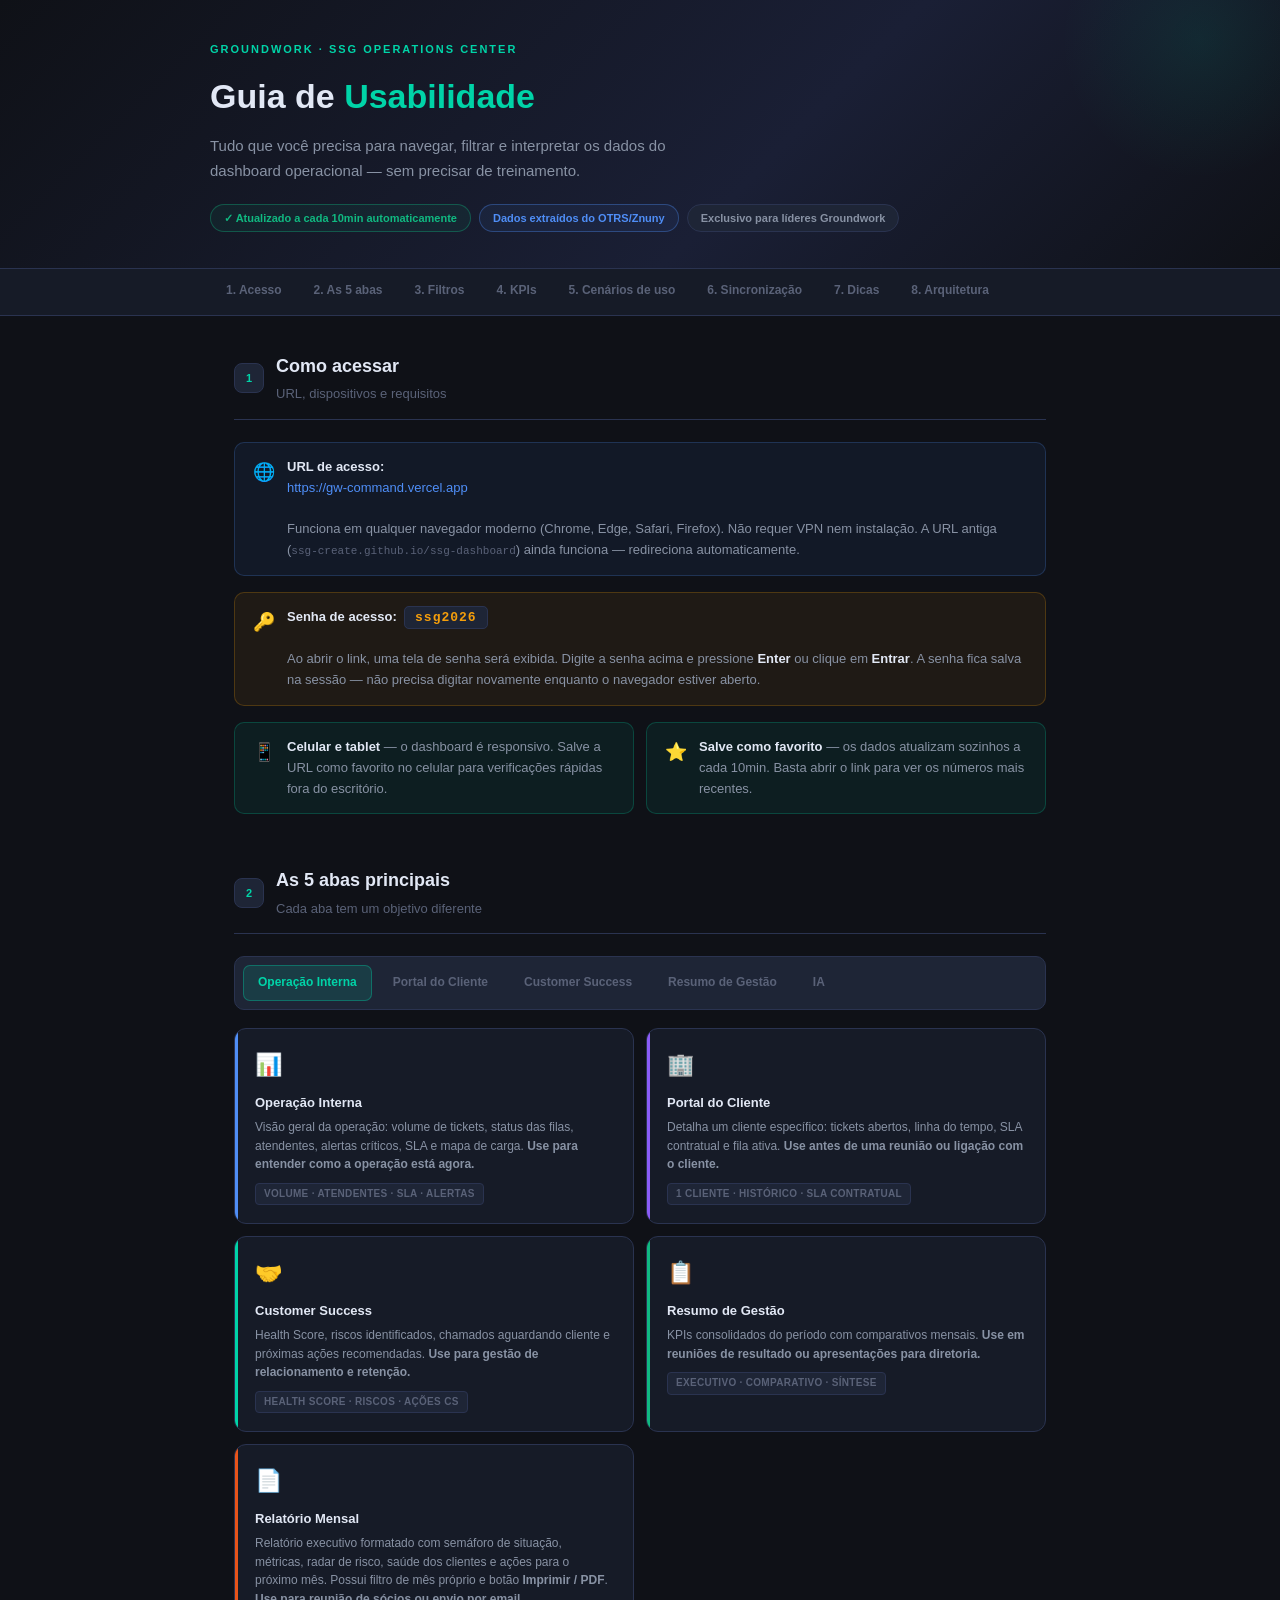
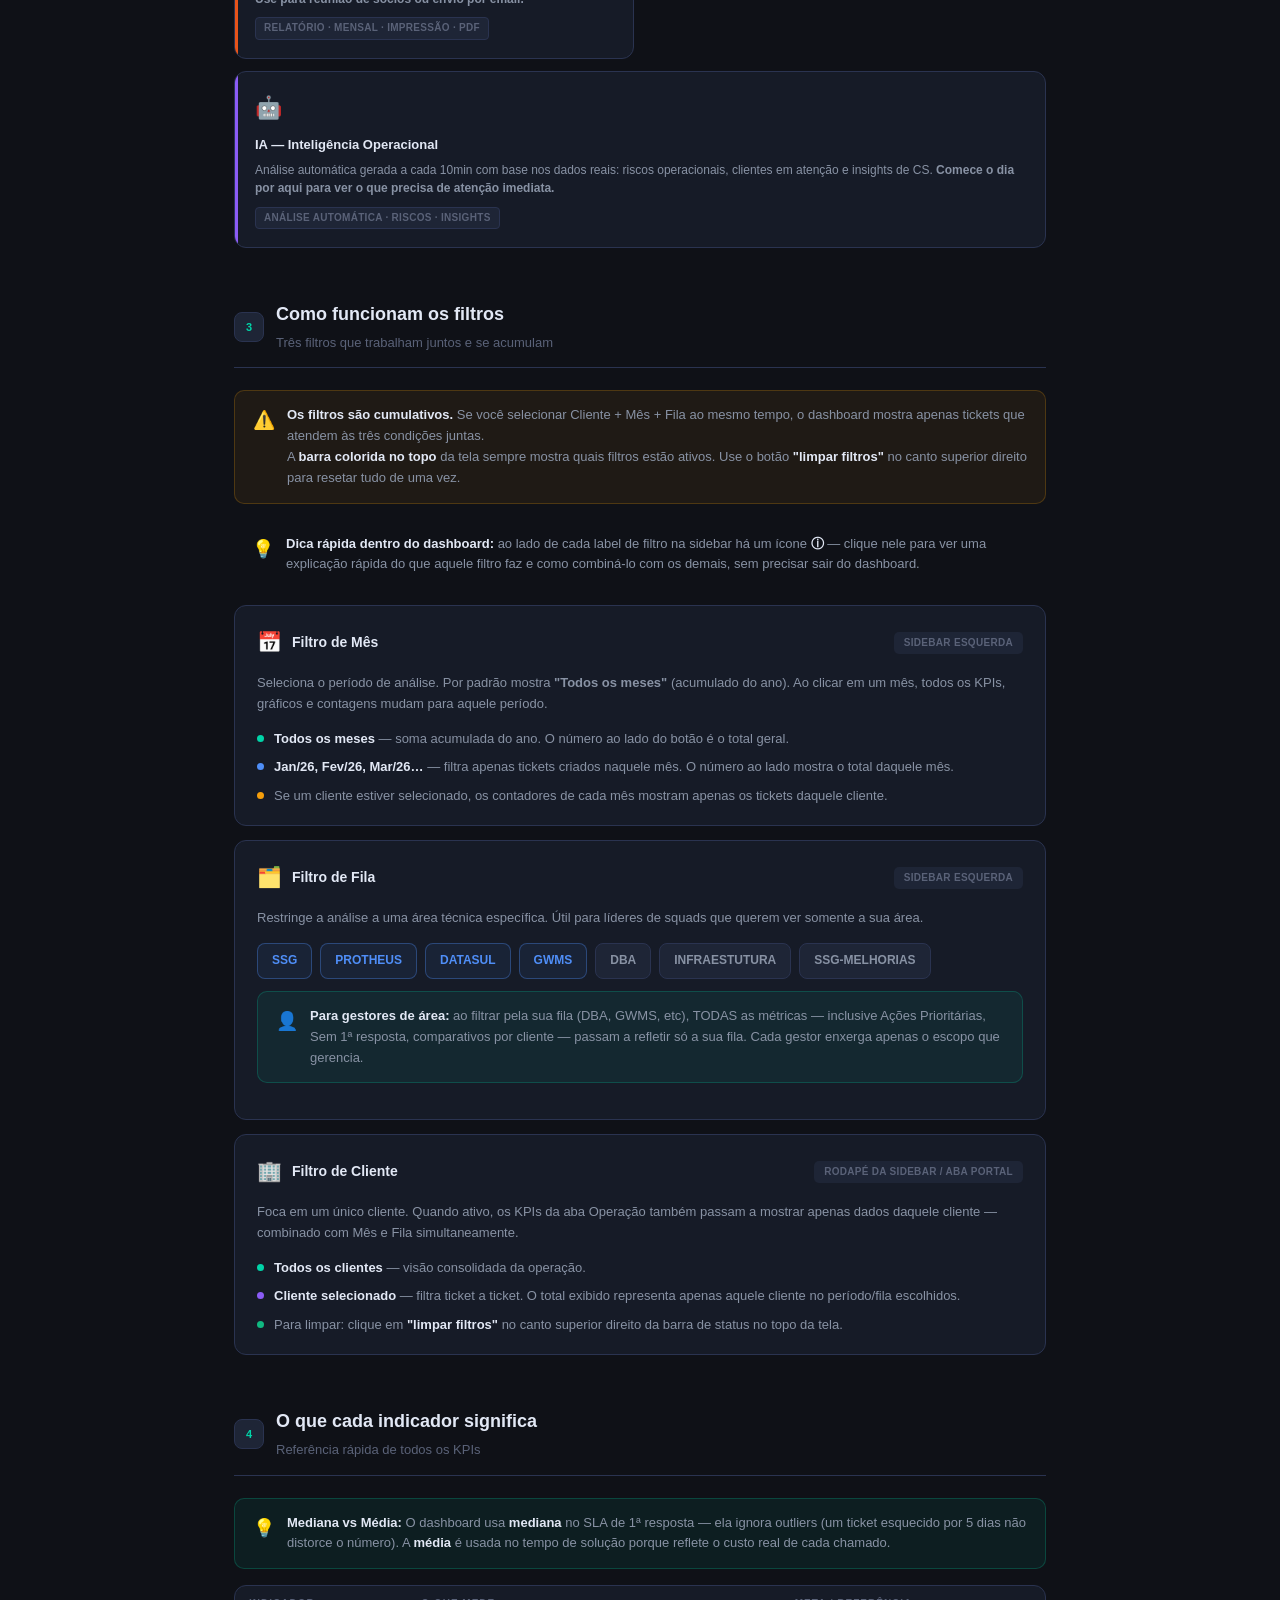
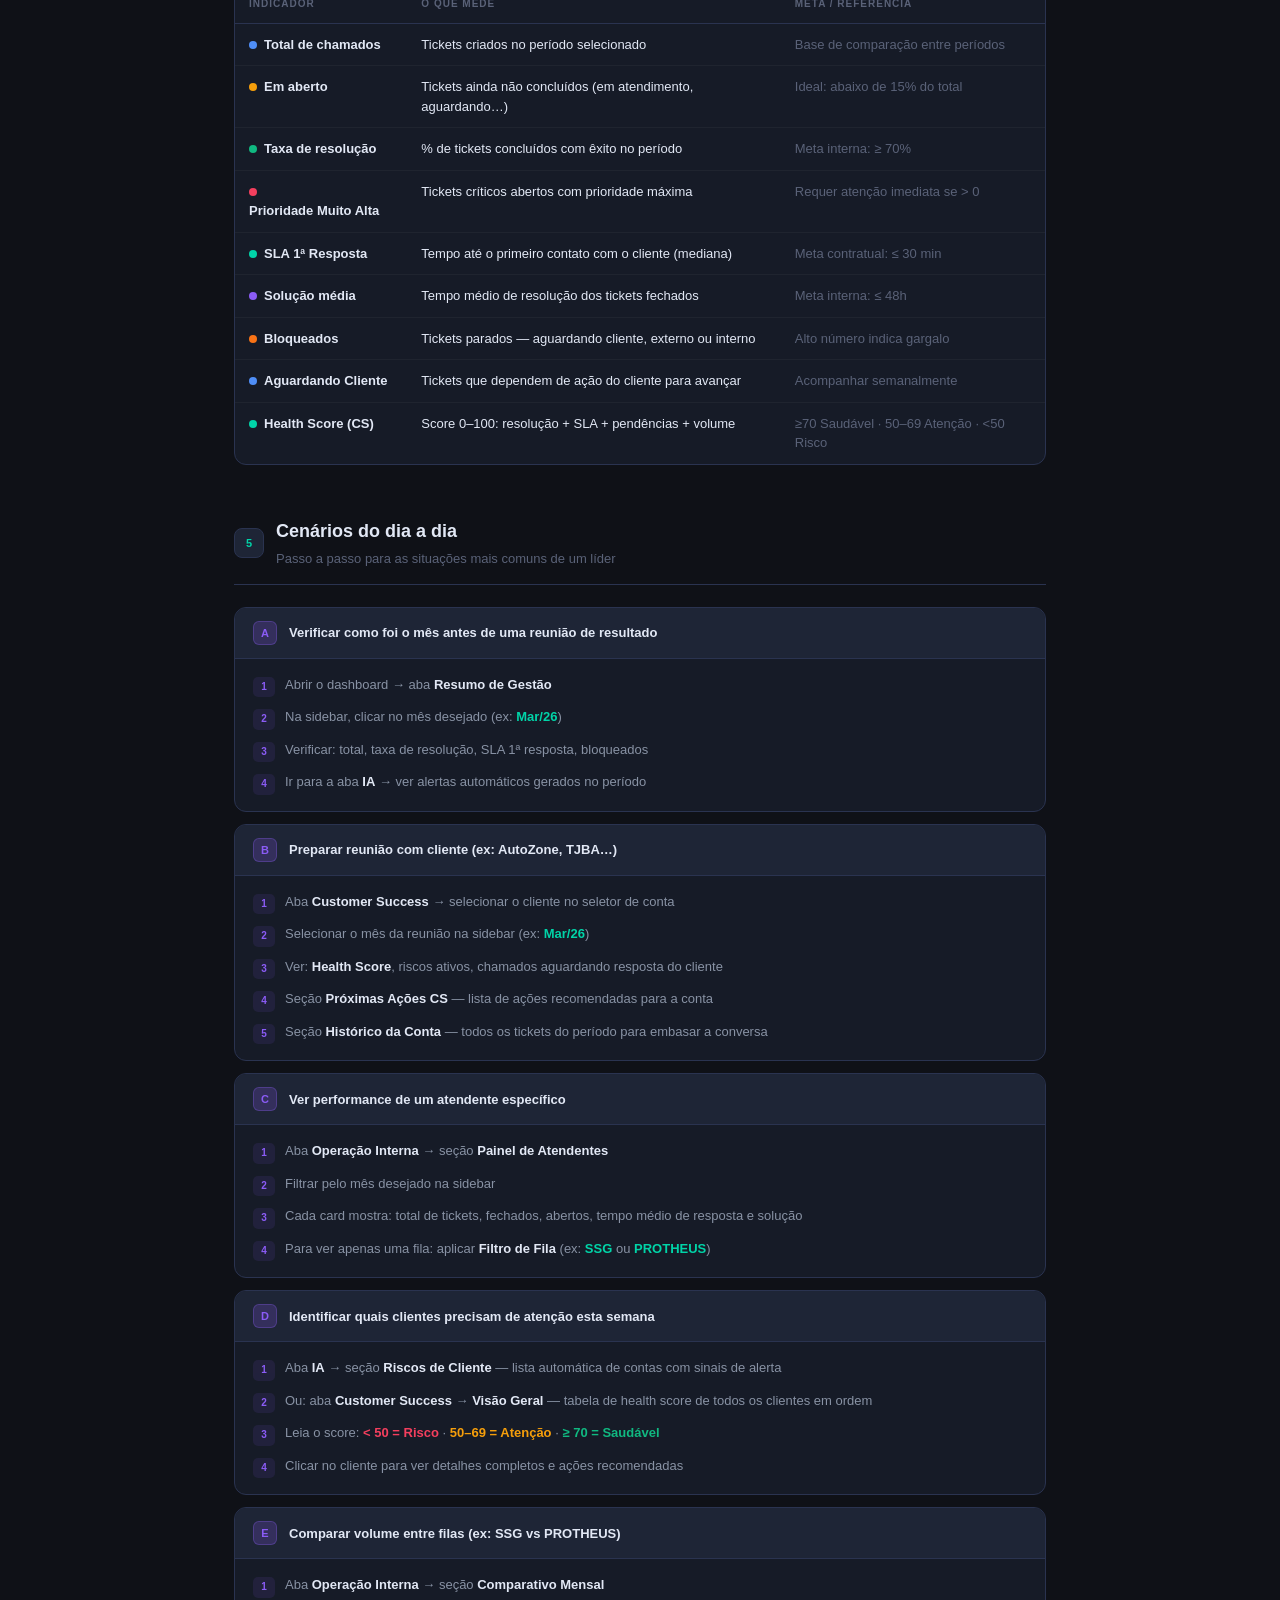
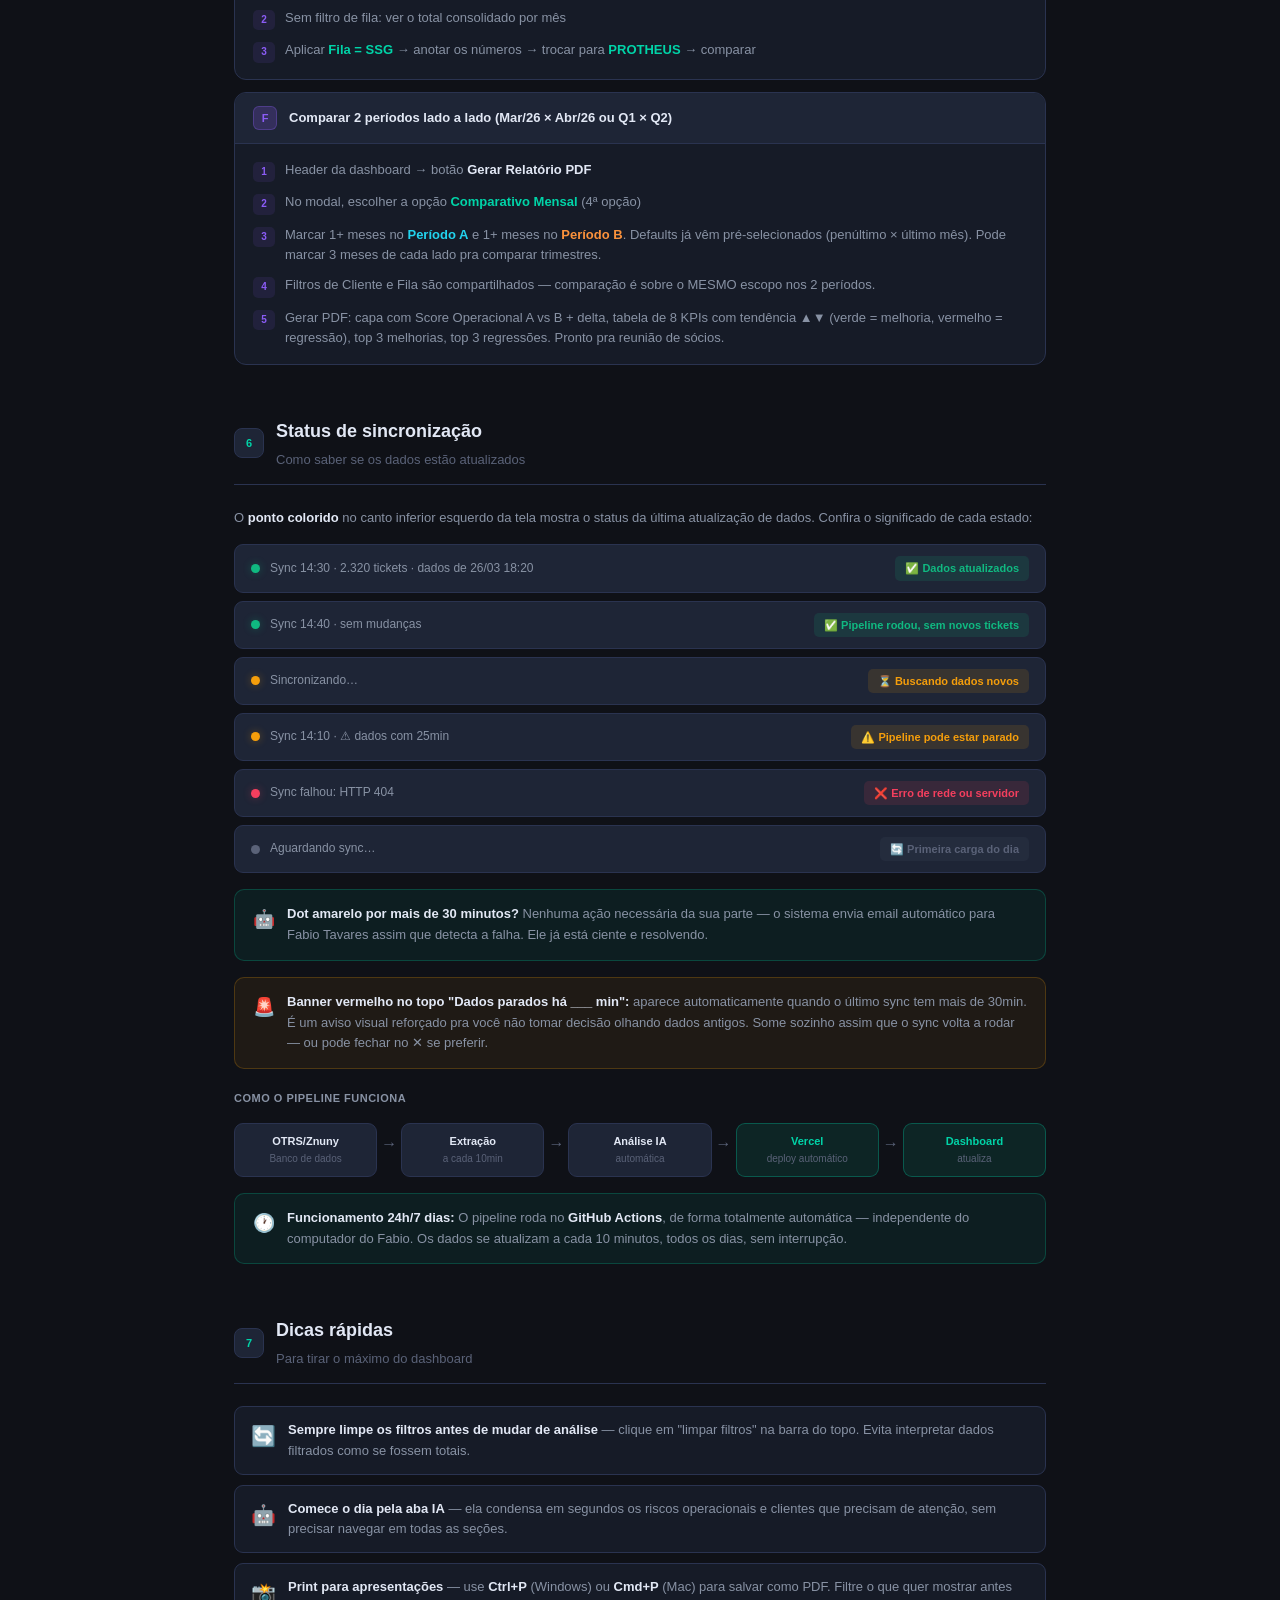
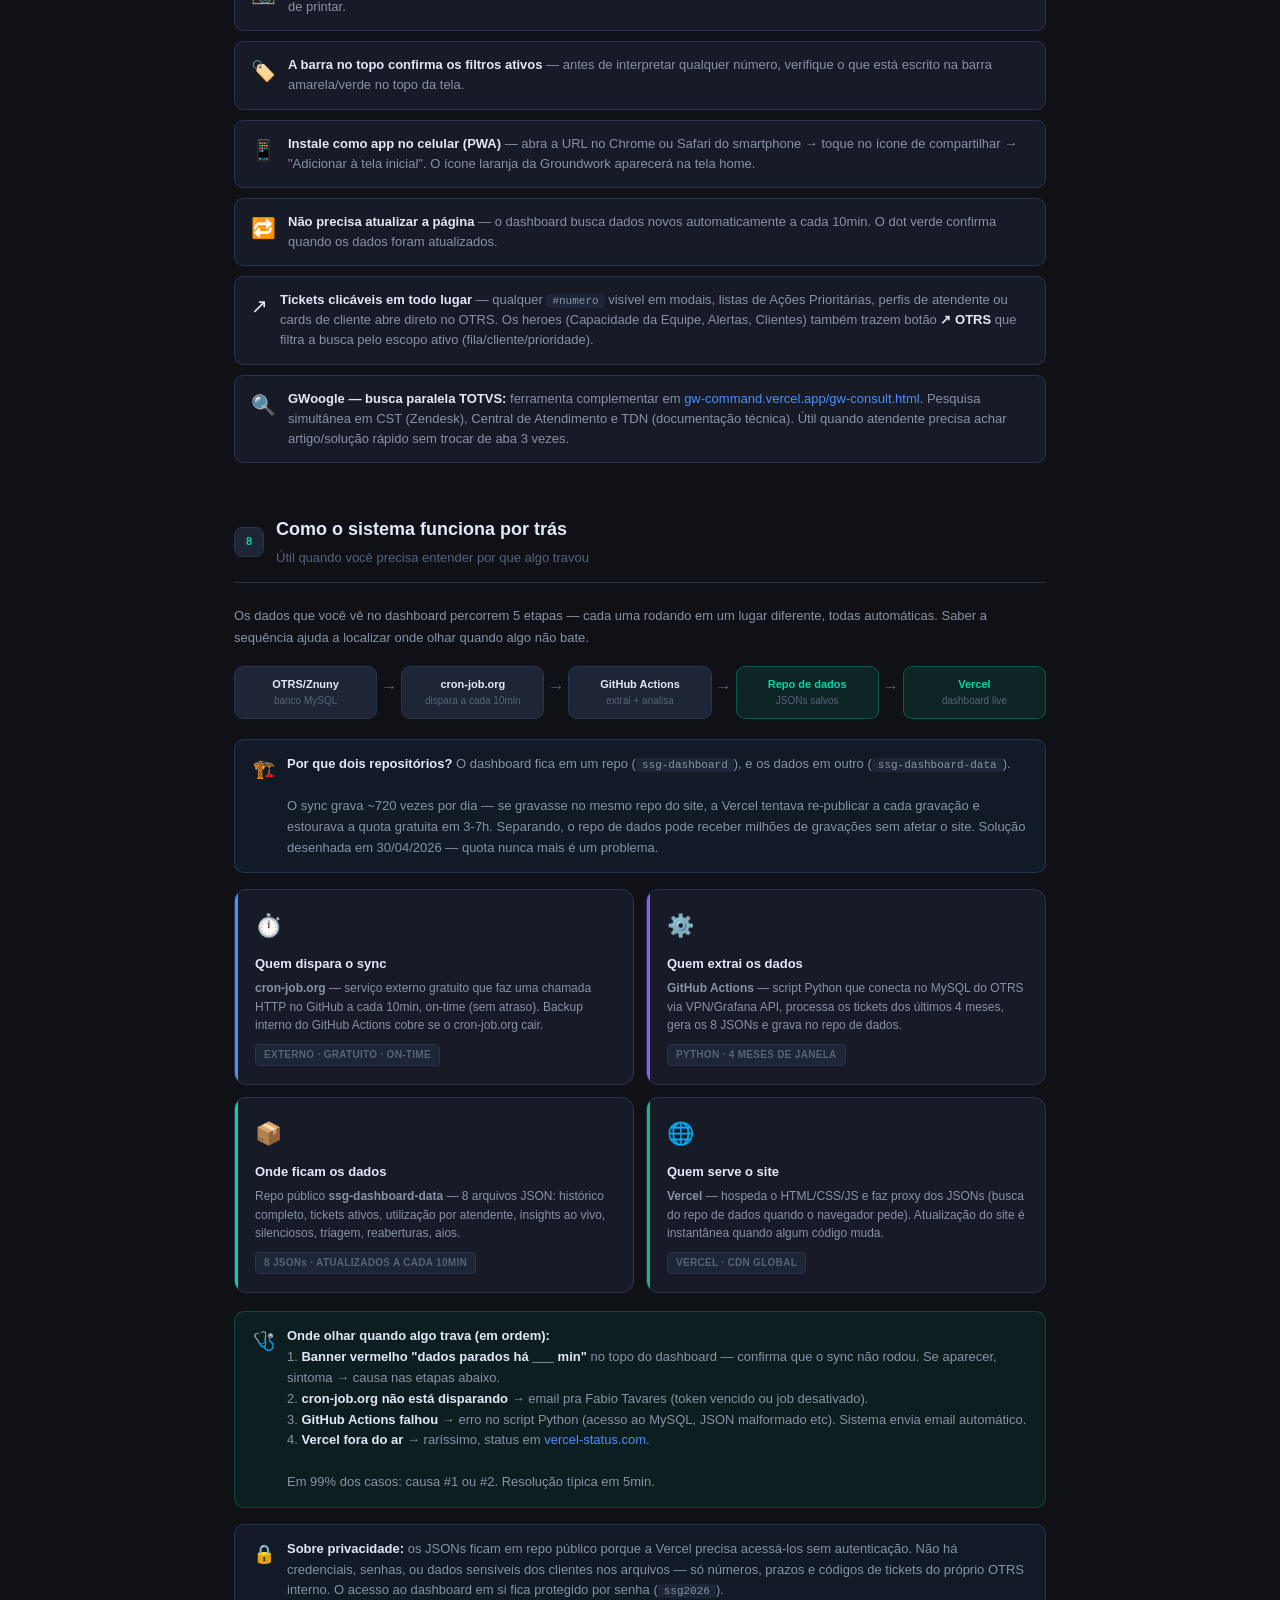
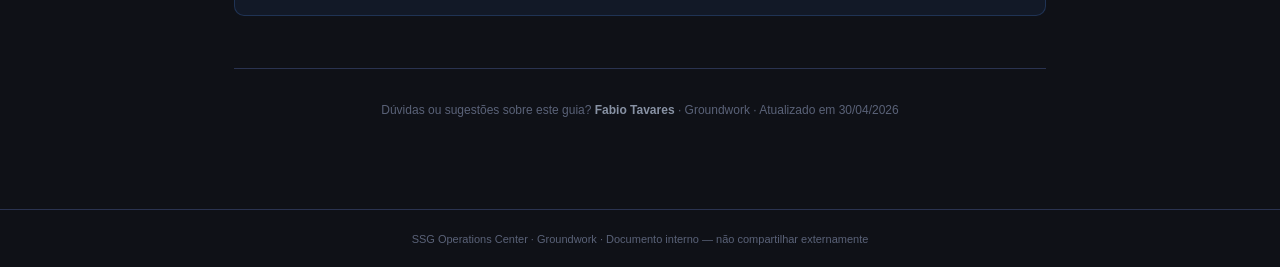
==== commit a71bd532: "docs(guia): adicionar Secao 8 Arquitetura para liderança Diagrama de fluxo: OTRS -> cron-job.org -> " ====
--- a/guia.html
+++ b/guia.html
@@ -207,6 +207,7 @@
     <a href="#cenarios" class="toc-a">5. Cenários de uso</a>
     <a href="#sync" class="toc-a">6. Sincronização</a>
     <a href="#dicas" class="toc-a">7. Dicas</a>
+    <a href="#arq" class="toc-a">8. Arquitetura</a>
   </div>
 </div>
 
@@ -695,6 +696,98 @@
   </div>
 </div>
 
+<!-- ──────────────────────────────────────────
+     8. ARQUITETURA
+────────────────────────────────────────── -->
+<div class="sec" id="arq">
+  <div class="sec-hdr">
+    <div class="sec-num">8</div>
+    <div><div class="sec-ttl">Como o sistema funciona por trás</div><div class="sec-sub">Útil quando você precisa entender por que algo travou</div></div>
+  </div>
+
+  <p style="font-size:13px;color:var(--sub);margin-bottom:18px">Os dados que você vê no dashboard percorrem 5 etapas — cada uma rodando em um lugar diferente, todas automáticas. Saber a sequência ajuda a localizar onde olhar quando algo não bate.</p>
+
+  <div class="flow" style="margin-bottom:20px">
+    <div class="flow-step">
+      <div class="flow-box">OTRS/Znuny<span>banco MySQL</span></div>
+    </div>
+    <div class="flow-arrow">→</div>
+    <div class="flow-step">
+      <div class="flow-box">cron-job.org<span>dispara a cada 10min</span></div>
+    </div>
+    <div class="flow-arrow">→</div>
+    <div class="flow-step">
+      <div class="flow-box">GitHub Actions<span>extrai + analisa</span></div>
+    </div>
+    <div class="flow-arrow">→</div>
+    <div class="flow-step">
+      <div class="flow-box hi">Repo de dados<span>JSONs salvos</span></div>
+    </div>
+    <div class="flow-arrow">→</div>
+    <div class="flow-step">
+      <div class="flow-box hi">Vercel<span>dashboard live</span></div>
+    </div>
+  </div>
+
+  <div class="callout info" style="margin-top:18px">
+    <div class="callout-ico">🏗️</div>
+    <div class="callout-body">
+      <strong>Por que dois repositórios?</strong> O dashboard fica em um repo (<code style="background:var(--bg3);padding:1px 6px;border-radius:4px;font-size:11px">ssg-dashboard</code>), e os dados em outro (<code style="background:var(--bg3);padding:1px 6px;border-radius:4px;font-size:11px">ssg-dashboard-data</code>).<br><br>
+      O sync grava ~720 vezes por dia — se gravasse no mesmo repo do site, a Vercel tentava re-publicar a cada gravação e estourava a quota gratuita em 3-7h. Separando, o repo de dados pode receber milhões de gravações sem afetar o site. Solução desenhada em 30/04/2026 — quota nunca mais é um problema.
+    </div>
+  </div>
+
+  <div class="grid g2" style="margin-top:14px">
+    <div class="card">
+      <div class="card-bar" style="background:var(--blue)"></div>
+      <div class="c-ico">⏱️</div>
+      <div class="c-name">Quem dispara o sync</div>
+      <div class="c-desc"><strong>cron-job.org</strong> — serviço externo gratuito que faz uma chamada HTTP no GitHub a cada 10min, on-time (sem atraso). Backup interno do GitHub Actions cobre se o cron-job.org cair.</div>
+      <div class="c-tag">EXTERNO · GRATUITO · ON-TIME</div>
+    </div>
+    <div class="card">
+      <div class="card-bar" style="background:var(--purple)"></div>
+      <div class="c-ico">⚙️</div>
+      <div class="c-name">Quem extrai os dados</div>
+      <div class="c-desc"><strong>GitHub Actions</strong> — script Python que conecta no MySQL do OTRS via VPN/Grafana API, processa os tickets dos últimos 4 meses, gera os 8 JSONs e grava no repo de dados.</div>
+      <div class="c-tag">PYTHON · 4 MESES DE JANELA</div>
+    </div>
+    <div class="card">
+      <div class="card-bar" style="background:var(--teal)"></div>
+      <div class="c-ico">📦</div>
+      <div class="c-name">Onde ficam os dados</div>
+      <div class="c-desc">Repo público <strong>ssg-dashboard-data</strong> — 8 arquivos JSON: histórico completo, tickets ativos, utilização por atendente, insights ao vivo, silenciosos, triagem, reaberturas, aios.</div>
+      <div class="c-tag">8 JSONs · ATUALIZADOS A CADA 10MIN</div>
+    </div>
+    <div class="card">
+      <div class="card-bar" style="background:var(--ok)"></div>
+      <div class="c-ico">🌐</div>
+      <div class="c-name">Quem serve o site</div>
+      <div class="c-desc"><strong>Vercel</strong> — hospeda o HTML/CSS/JS e faz proxy dos JSONs (busca do repo de dados quando o navegador pede). Atualização do site é instantânea quando algum código muda.</div>
+      <div class="c-tag">VERCEL · CDN GLOBAL</div>
+    </div>
+  </div>
+
+  <div class="callout tip" style="margin-top:18px">
+    <div class="callout-ico">🩺</div>
+    <div class="callout-body">
+      <strong>Onde olhar quando algo trava (em ordem):</strong><br>
+      1. <strong>Banner vermelho "dados parados há ___ min"</strong> no topo do dashboard — confirma que o sync não rodou. Se aparecer, sintoma → causa nas etapas abaixo.<br>
+      2. <strong>cron-job.org não está disparando</strong> → email pra Fabio Tavares (token vencido ou job desativado).<br>
+      3. <strong>GitHub Actions falhou</strong> → erro no script Python (acesso ao MySQL, JSON malformado etc). Sistema envia email automático.<br>
+      4. <strong>Vercel fora do ar</strong> → raríssimo, status em <a href="https://www.vercel-status.com" target="_blank">vercel-status.com</a>.<br><br>
+      Em 99% dos casos: causa #1 ou #2. Resolução típica em 5min.
+    </div>
+  </div>
+
+  <div class="callout info" style="margin-top:12px">
+    <div class="callout-ico">🔒</div>
+    <div class="callout-body">
+      <strong>Sobre privacidade:</strong> os JSONs ficam em repo público porque a Vercel precisa acessá-los sem autenticação. Não há credenciais, senhas, ou dados sensíveis dos clientes nos arquivos — só números, prazos e códigos de tickets do próprio OTRS interno. O acesso ao dashboard em si fica protegido por senha (<code style="background:var(--bg3);padding:1px 6px;border-radius:4px;font-size:11px">ssg2026</code>).
+    </div>
+  </div>
+</div>
+
 <hr>
 
 <div style="text-align:center;color:var(--muted);font-size:12px;padding-bottom:8px">
